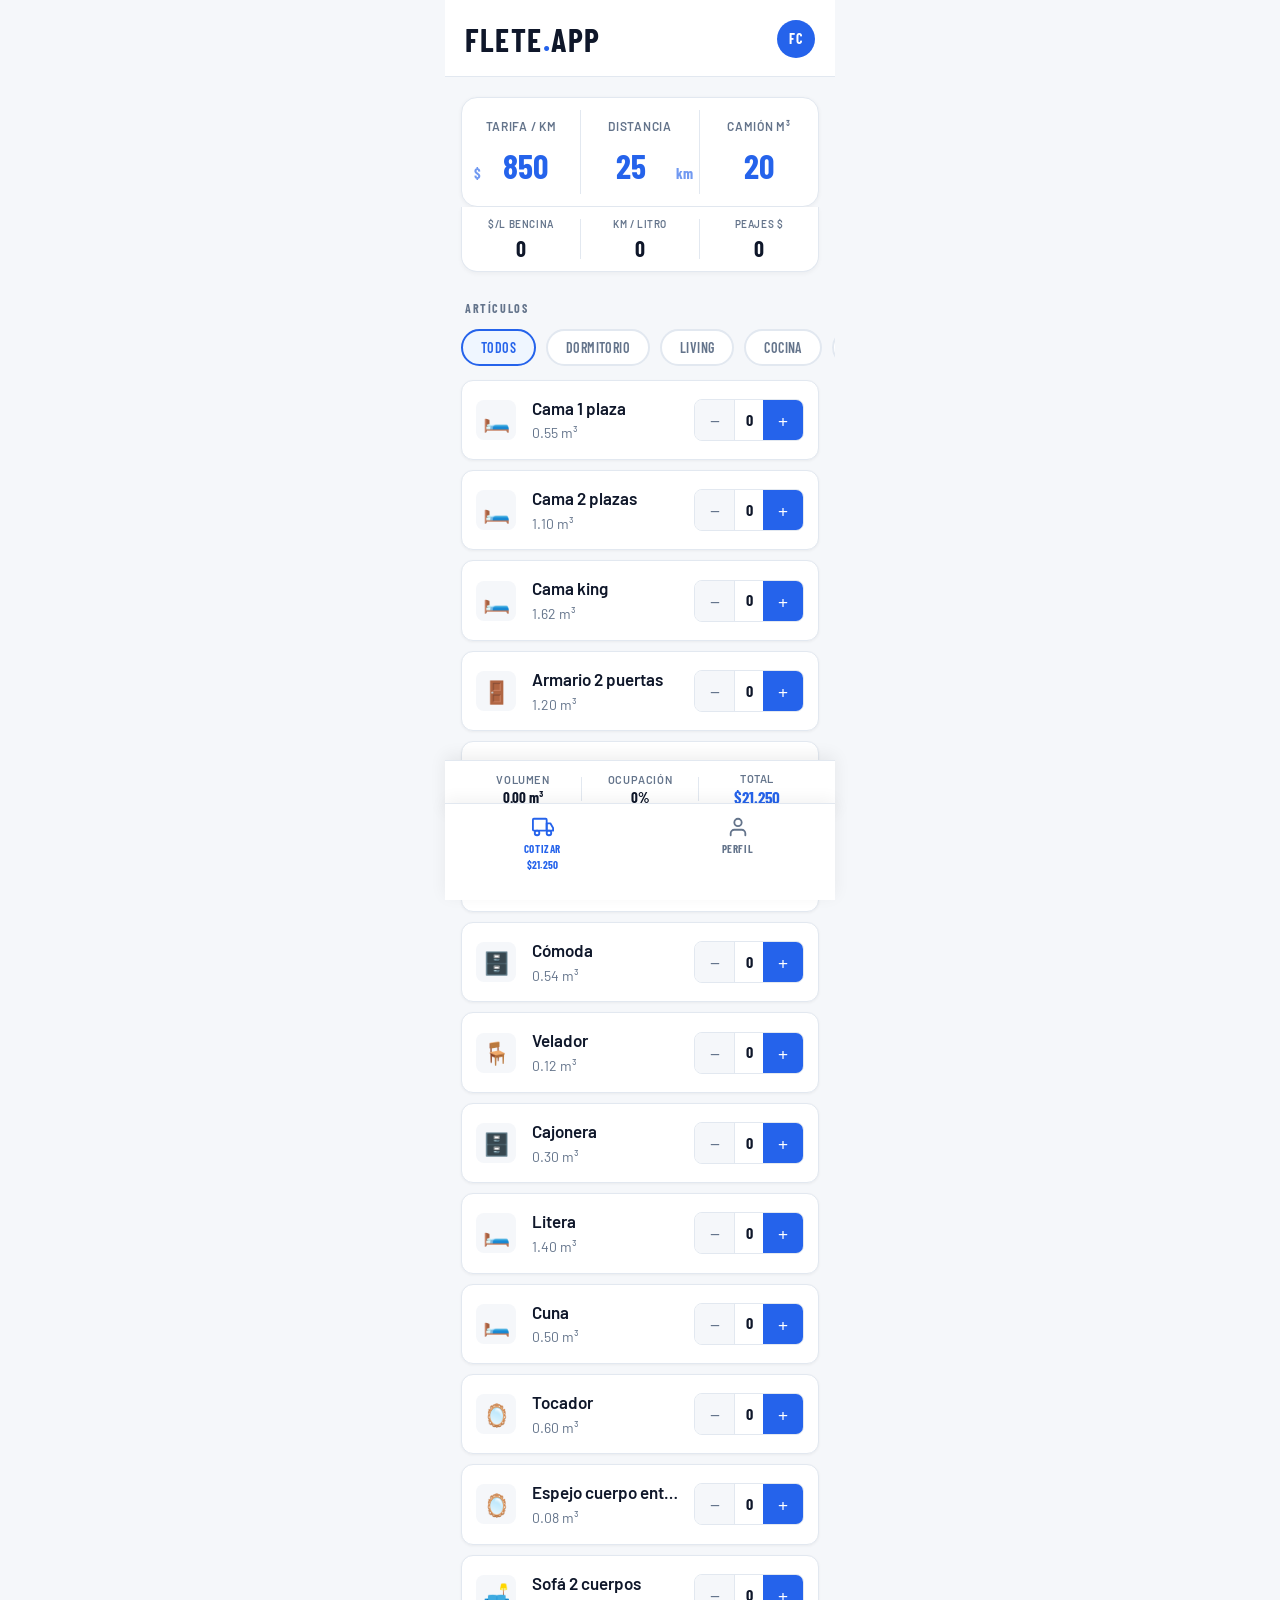
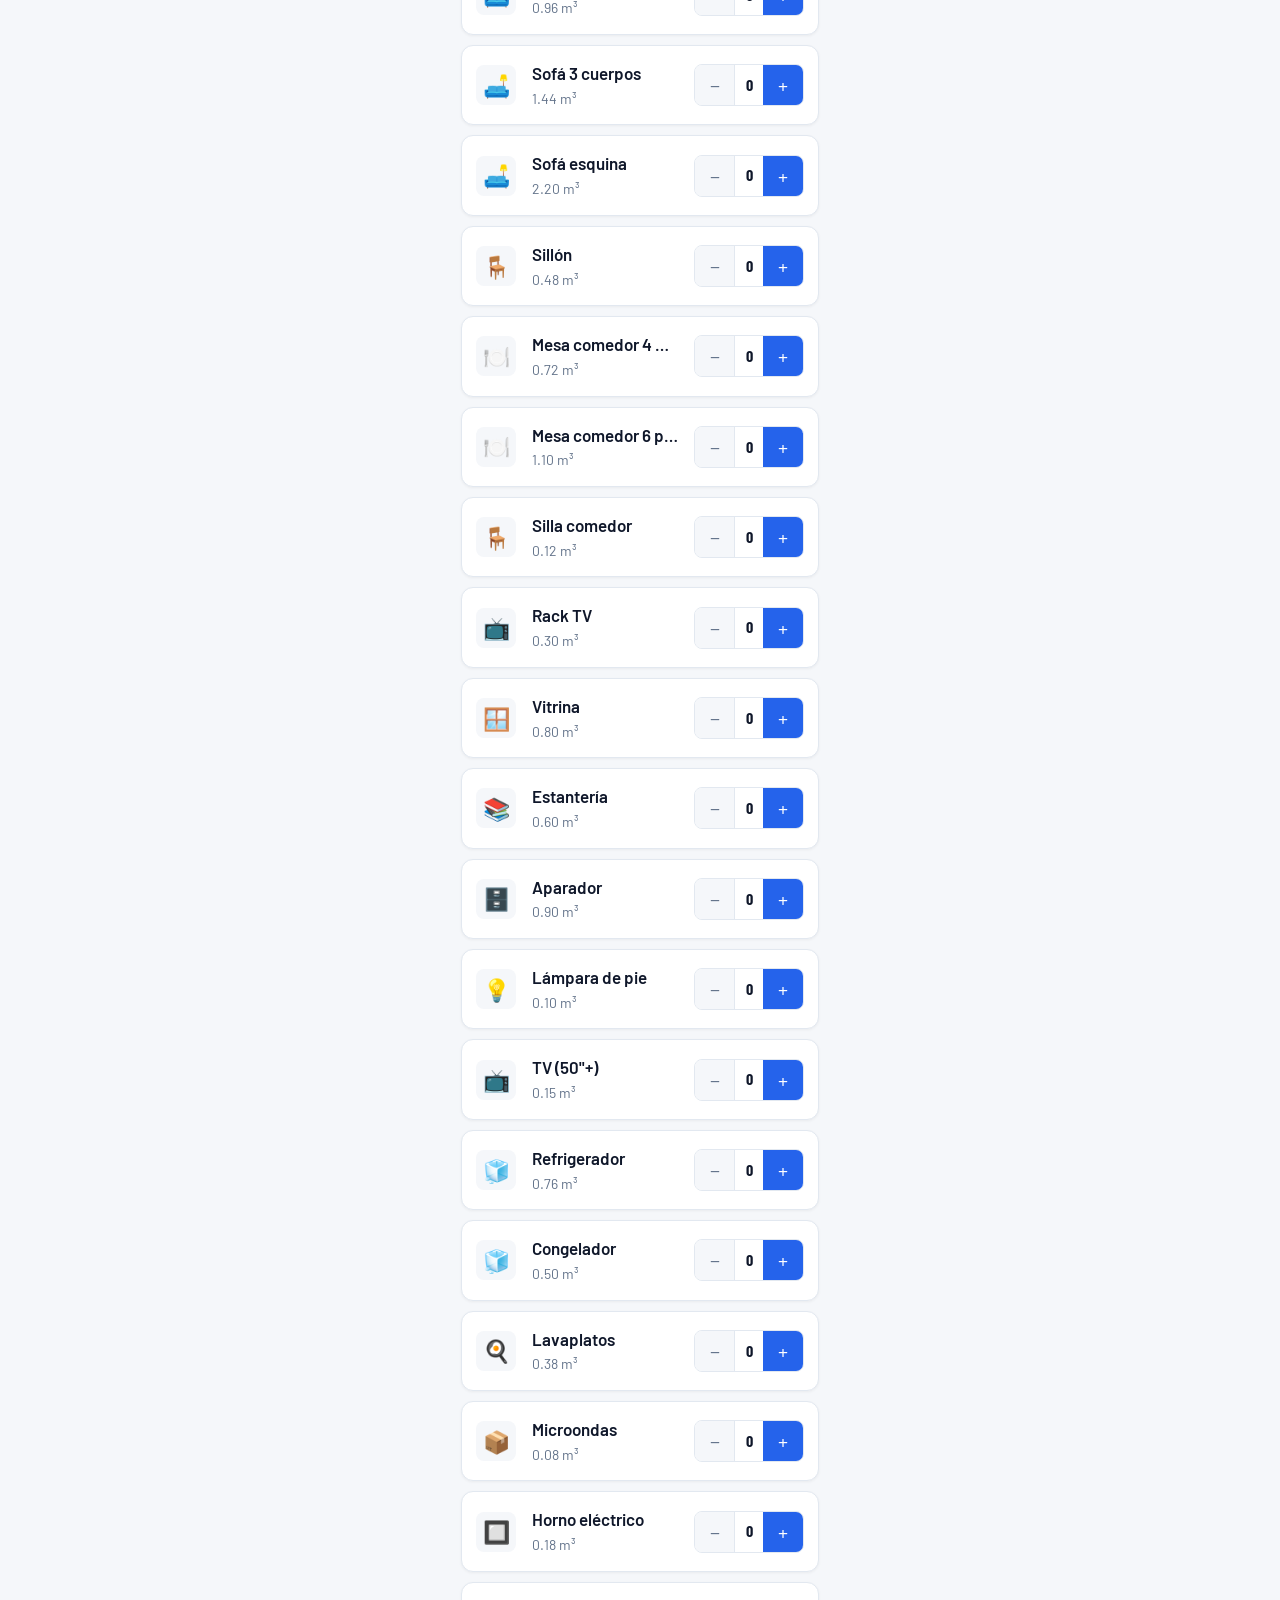
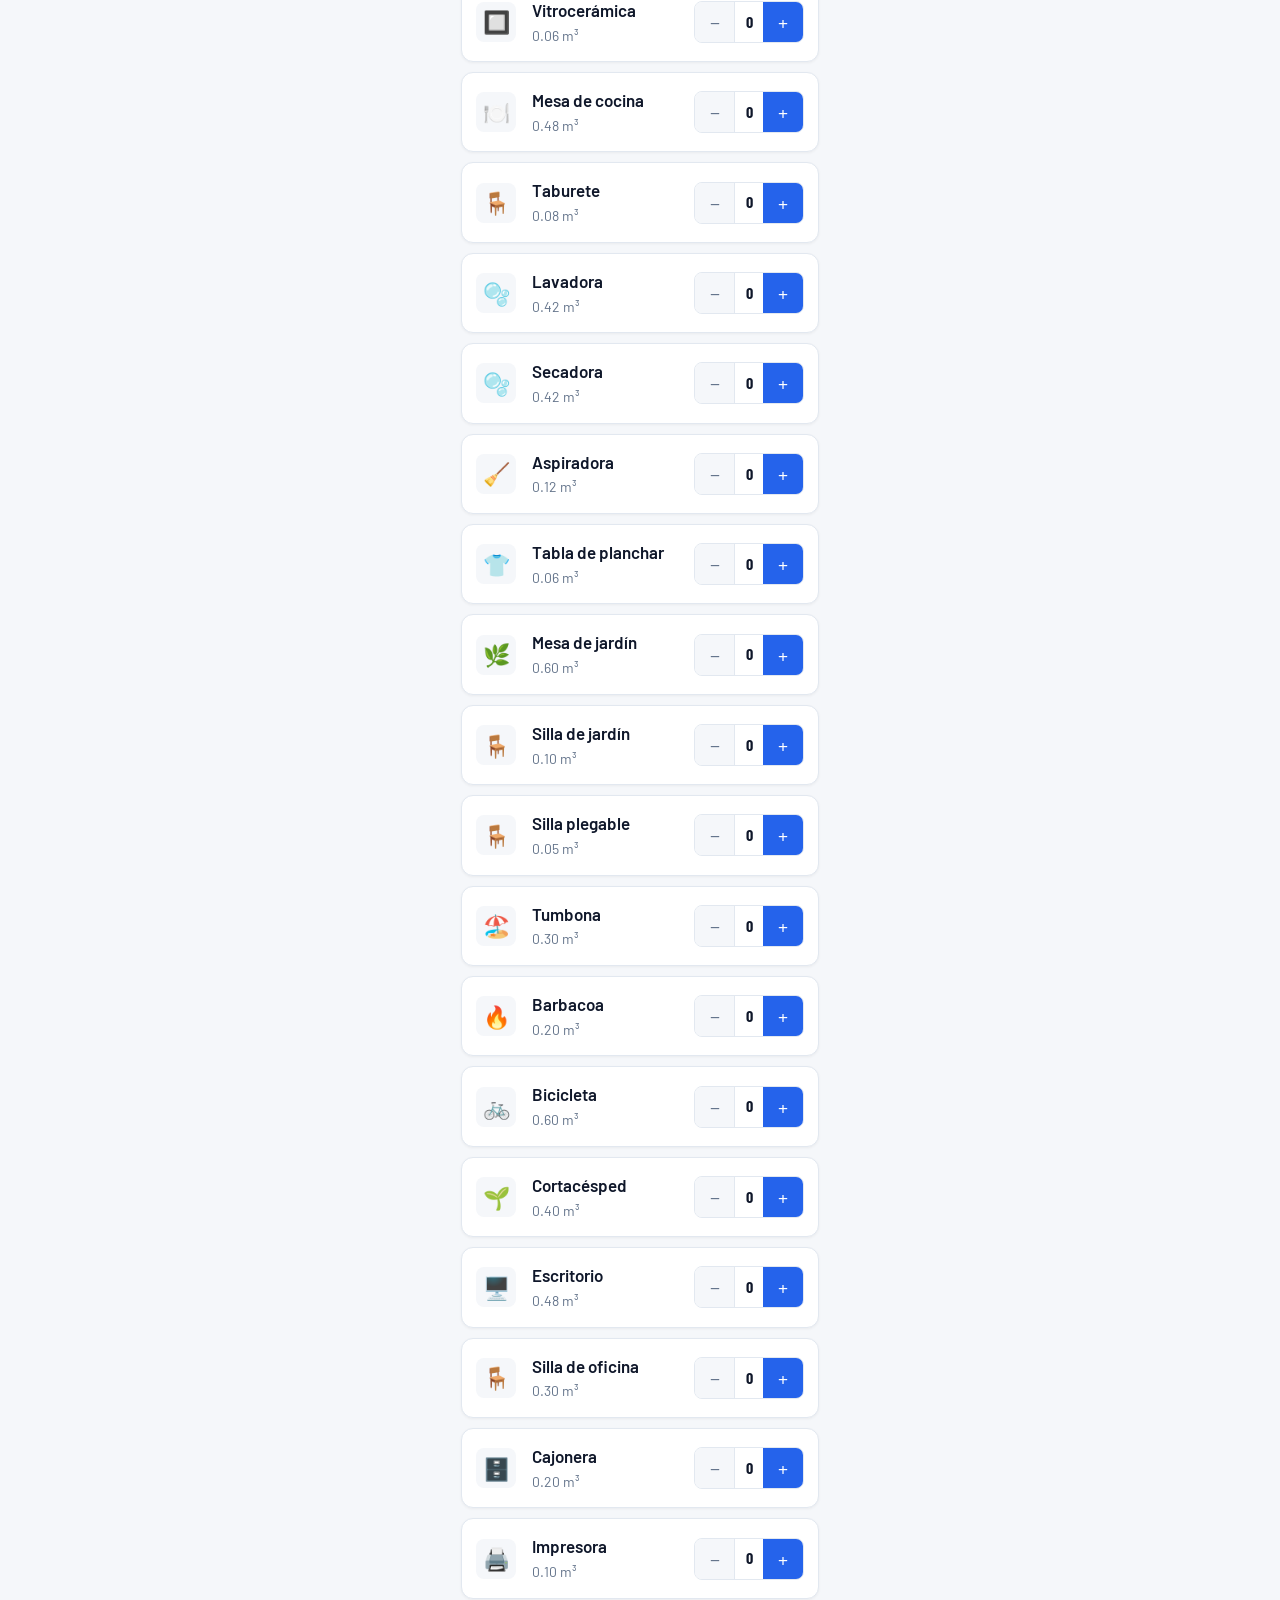
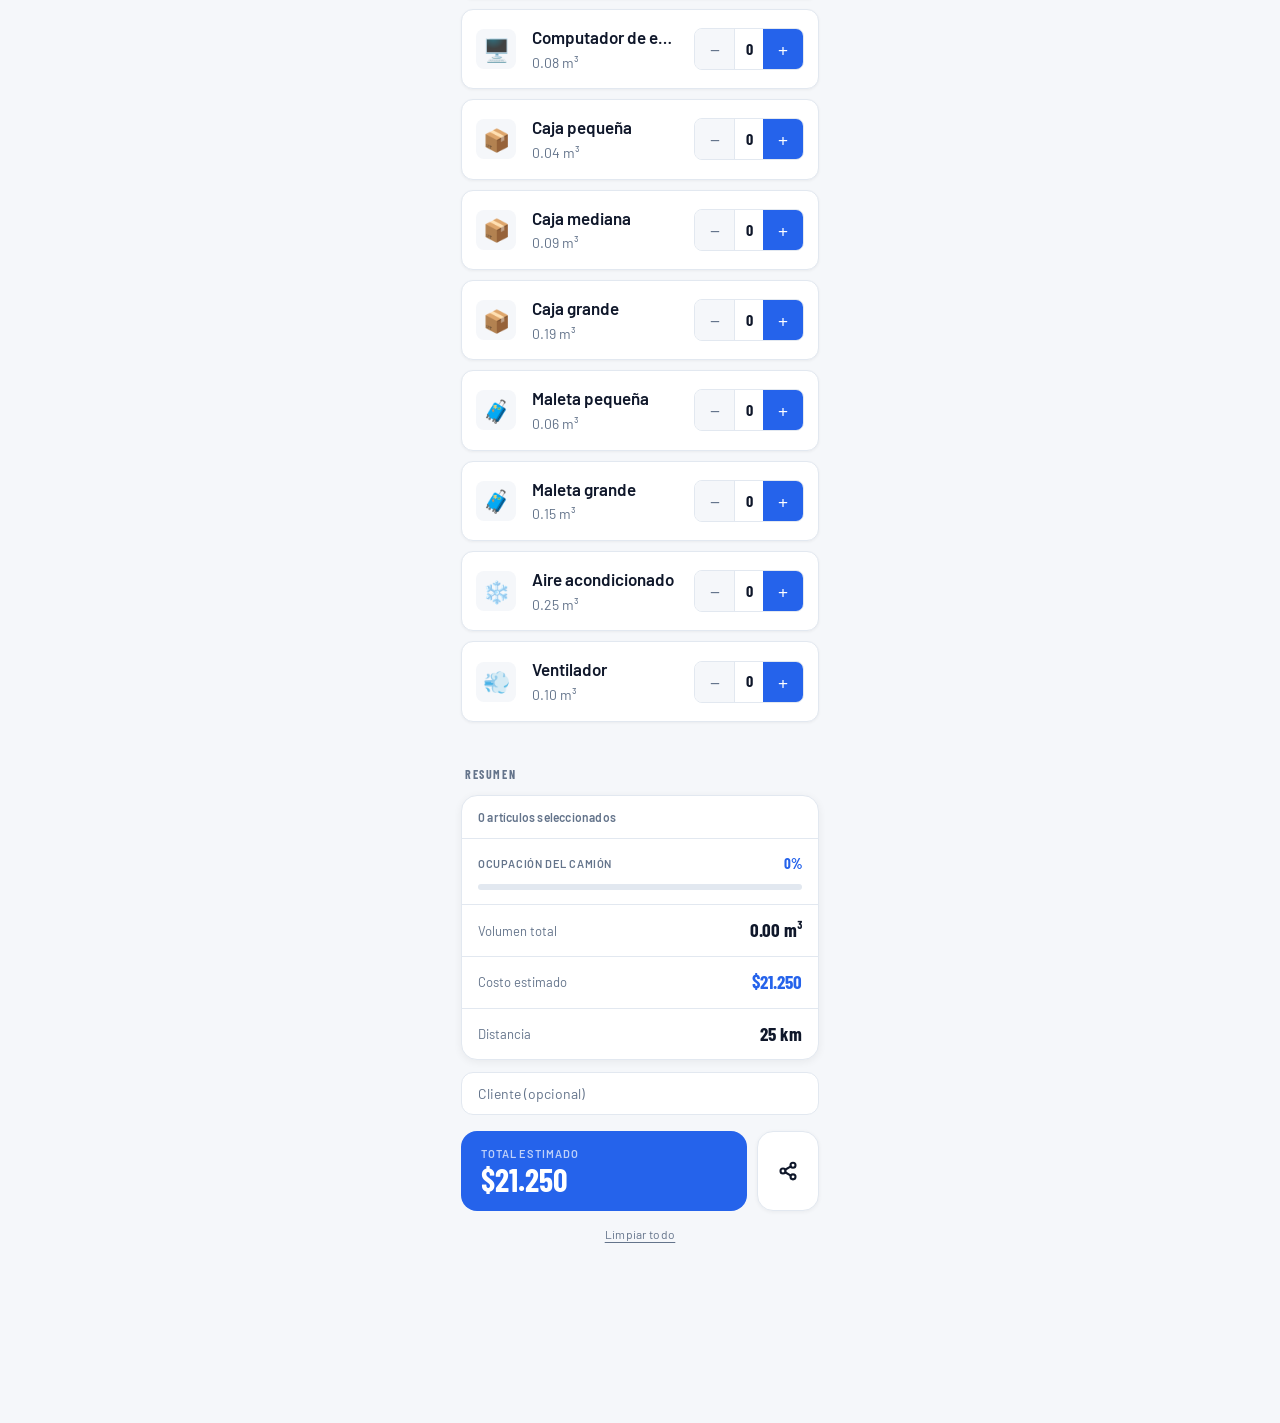
==== index.html @ c699faae "feat(ui): light tech blue redesign — white surfaces, blue accents, redesigned nav Co-Authored-By: Cl" ====
<!DOCTYPE html>
<html lang="es">
<head>
  <meta charset="UTF-8" />
  <meta name="viewport" content="width=device-width, initial-scale=1.0, maximum-scale=1.0, user-scalable=no" />
  <meta name="theme-color" content="#FFFFFF" />
  <meta name="mobile-web-app-capable" content="yes" />
  <meta name="apple-mobile-web-app-capable" content="yes" />
  <meta name="apple-mobile-web-app-status-bar-style" content="black-translucent" />
  <meta name="apple-mobile-web-app-title" content="FleteApp" />
  <link rel="manifest" href="manifest.json" />
  <link rel="apple-touch-icon" sizes="192x192" href="icons/icon-192.png" />
  <link rel="apple-touch-icon" sizes="512x512" href="icons/icon-512.png" />
  <link rel="icon" type="image/png" sizes="192x192" href="icons/icon-192.png" />
  <title>FleteApp</title>
  <link rel="preconnect" href="https://fonts.googleapis.com" />
  <link rel="preconnect" href="https://fonts.gstatic.com" crossorigin />
  <link href="https://fonts.googleapis.com/css2?family=Barlow+Condensed:wght@700&family=Barlow:wght@400;500;600&display=swap" rel="stylesheet" />
  <link rel="stylesheet" href="css/styles.css" />
</head>
<body>
  <div class="app">

    <!-- ── Header ─────────────────────────────── -->
    <header class="header">
      <span class="logo">FLETE<span class="logo-dot">.</span>APP</span>
      <div class="avatar" role="img" aria-label="Avatar del transportista">FC</div>
    </header>

    <!-- ── Contenido scrolleable ──────────────── -->
    <main class="main" id="view-cotizar">

      <!-- Config card -->
      <div class="config-card">
        <div class="config-field">
          <label for="cfg-tarifa">Tarifa / km</label>
          <div class="config-value-wrap">
            <span class="config-sym" aria-hidden="true">$</span>
            <input id="cfg-tarifa" type="number" value="850" inputmode="numeric" pattern="[0-9]*"
                   aria-label="Tarifa por kilómetro en pesos" />
          </div>
        </div>

        <div class="config-divider" aria-hidden="true"></div>

        <div class="config-field">
          <label for="cfg-distancia">Distancia</label>
          <div class="config-value-wrap">
            <input id="cfg-distancia" type="number" value="25" inputmode="numeric" pattern="[0-9]*"
                   aria-label="Distancia en kilómetros" />
            <span class="config-sym" aria-hidden="true">km</span>
          </div>
        </div>

        <div class="config-divider" aria-hidden="true"></div>

        <div class="config-field">
          <label for="cfg-capacidad">Camión m³</label>
          <div class="config-value-wrap">
            <input id="cfg-capacidad" type="number" value="20" inputmode="numeric" pattern="[0-9]*"
                   aria-label="Capacidad del camión en metros cúbicos" />
          </div>
        </div>
      </div>

      <!-- Config extra: costos adicionales -->
      <div class="config-extra">
        <div class="config-extra-field">
          <label for="input-bencina-litro">$/L bencina</label>
          <input id="input-bencina-litro" type="number" value="0" inputmode="numeric" pattern="[0-9]*"
                 aria-label="Precio por litro de bencina" />
        </div>
        <div class="config-divider" aria-hidden="true"></div>
        <div class="config-extra-field">
          <label for="input-bencina-rendimiento">km / litro</label>
          <input id="input-bencina-rendimiento" type="number" value="0" inputmode="numeric" pattern="[0-9]*"
                 aria-label="Rendimiento en kilómetros por litro" />
        </div>
        <div class="config-divider" aria-hidden="true"></div>
        <div class="config-extra-field">
          <label for="input-peajes">Peajes $</label>
          <input id="input-peajes" type="number" value="0" inputmode="numeric" pattern="[0-9]*"
                 aria-label="Costo total de peajes" />
        </div>
      </div>

      <!-- Label sección artículos -->
      <p class="section-label">Artículos</p>

      <!-- Tabs de categoría -->
      <div class="tabs" role="tablist">
        <button class="tab active" data-cat="todos"      role="tab" aria-selected="true">Todos</button>
        <button class="tab"        data-cat="dormitorio" role="tab" aria-selected="false">Dormitorio</button>
        <button class="tab"        data-cat="living"     role="tab" aria-selected="false">Living</button>
        <button class="tab"        data-cat="cocina"     role="tab" aria-selected="false">Cocina</button>
        <button class="tab"        data-cat="lavadero"   role="tab" aria-selected="false">Lavadero</button>
        <button class="tab"        data-cat="despacho"   role="tab" aria-selected="false">Despacho</button>
        <button class="tab"        data-cat="terraza"    role="tab" aria-selected="false">Terraza</button>
        <button class="tab"        data-cat="cajas"      role="tab" aria-selected="false">Cajas</button>
      </div>

      <!-- Lista de artículos (renderizada por app.js) -->
      <div class="articles" id="articles-list" role="list"></div>

      <!-- Label sección resumen -->
      <p class="section-label top-gap">Resumen</p>

      <!-- Tarjeta de resumen -->
      <div class="summary-card">

        <div class="summary-count" id="summary-items">0 artículos seleccionados</div>

        <div class="summary-occupancy">
          <div class="occupancy-header">
            <span class="occupancy-label">Ocupación del camión</span>
            <span class="occupancy-pct" id="occupancy-pct">0%</span>
          </div>
          <div class="occupancy-bar" role="progressbar" aria-valuenow="0" aria-valuemin="0" aria-valuemax="100">
            <div class="occupancy-fill" id="occupancy-fill"></div>
          </div>
        </div>

        <div class="summary-rows">
          <div class="summary-row">
            <span class="summary-row-label">Volumen total</span>
            <span class="summary-row-value" id="stat-volume">0.00 m³</span>
          </div>
          <div class="summary-row">
            <span class="summary-row-label">Costo estimado</span>
            <span class="summary-row-value accent" id="stat-costo">$0</span>
          </div>
          <div class="summary-row last">
            <span class="summary-row-label">Distancia</span>
            <span class="summary-row-value" id="stat-distancia">25 km</span>
          </div>
        </div>

      </div>

      <!-- Alerta exceso capacidad -->
      <div id="alerta-exceso" class="hidden" role="alert">
        <span aria-hidden="true">⚠</span> Excede la capacidad — puedes continuar agregando
      </div>

      <!-- Cliente (opcional) -->
      <div class="cliente-row">
        <input id="input-cliente" type="text" placeholder="Cliente (opcional)"
               autocomplete="off" spellcheck="false"
               aria-label="Nombre del cliente para la cotización" />
      </div>

      <!-- Acciones -->
      <div class="action-row">
        <button class="btn-total" id="btn-compartir" aria-label="Compartir cotización">
          <span class="btn-total-label">Total estimado</span>
          <span class="btn-total-price" id="btn-total-price">$0</span>
        </button>
        <button class="btn-share" aria-label="Compartir cotización">
          <svg width="20" height="20" viewBox="0 0 24 24" fill="none"
               stroke="currentColor" stroke-width="2.5"
               stroke-linecap="round" stroke-linejoin="round" aria-hidden="true">
            <circle cx="18" cy="5"  r="3"/>
            <circle cx="6"  cy="12" r="3"/>
            <circle cx="18" cy="19" r="3"/>
            <line x1="8.59"  y1="13.51" x2="15.42" y2="17.49"/>
            <line x1="15.41" y1="6.51"  x2="8.59"  y2="10.49"/>
          </svg>
        </button>
      </div>
      <div class="action-secondary">
        <button id="btn-limpiar">Limpiar todo</button>
      </div>

      <div class="scroll-spacer"></div>
    </main>

    <!-- ── Vista: Perfil ────────────────────── -->
    <div id="view-perfil" class="main hidden" aria-label="Perfil">

      <p class="section-label" style="margin-top:4px;">Tus datos</p>
      <div class="config-card">
        <div class="config-field">
          <label for="prof-nombre">Nombre</label>
          <input id="prof-nombre" type="text" placeholder="Tu nombre"
                 autocomplete="given-name" aria-label="Tu nombre" spellcheck="false" />
        </div>
      </div>

      <p class="section-label top-gap">Tu camión</p>
      <div class="config-card">
        <div class="config-field">
          <label for="prof-tarifa">Tarifa / km</label>
          <div class="config-value-wrap">
            <span class="config-sym" aria-hidden="true">$</span>
            <input id="prof-tarifa" type="number" value="850"
                   inputmode="numeric" pattern="[0-9]*"
                   aria-label="Tarifa base por kilómetro" />
          </div>
        </div>
        <div class="config-divider" aria-hidden="true"></div>
        <div class="config-field">
          <label for="prof-capacidad">Capacidad</label>
          <div class="config-value-wrap">
            <input id="prof-capacidad" type="number" value="20"
                   inputmode="numeric" pattern="[0-9]*"
                   aria-label="Capacidad del camión en metros cúbicos" />
            <span class="config-sym" aria-hidden="true">m³</span>
          </div>
        </div>
      </div>

      <p class="section-label top-gap">Combustible</p>
      <div class="config-extra standalone">
        <div class="config-extra-field">
          <label for="prof-bencina">$/L bencina</label>
          <input id="prof-bencina" type="number" value="0"
                 inputmode="numeric" pattern="[0-9]*"
                 aria-label="Precio por litro de bencina" />
        </div>
        <div class="config-divider" aria-hidden="true"></div>
        <div class="config-extra-field">
          <label for="prof-rendimiento">km / litro</label>
          <input id="prof-rendimiento" type="number" value="0"
                 inputmode="numeric" pattern="[0-9]*"
                 aria-label="Rendimiento en kilómetros por litro" />
        </div>
      </div>

      <p class="section-label top-gap">Historial</p>
      <div class="historial-list" id="historial-list" aria-label="Historial de cotizaciones">
        <!-- Renderizado por JS -->
      </div>

      <div class="scroll-spacer"></div>
    </div>

    <!-- ── Barra de resumen fija ─────────────── -->
    <div class="summary-bar" aria-label="Resumen de cotización" aria-live="polite">
      <div class="sbar-item">
        <span class="sbar-label">Volumen</span>
        <span class="sbar-value" id="sbar-volume">0.00 m³</span>
      </div>
      <div class="sbar-divider" aria-hidden="true"></div>
      <div class="sbar-item">
        <span class="sbar-label">Ocupación</span>
        <span class="sbar-value" id="sbar-pct">0%</span>
      </div>
      <div class="sbar-divider" aria-hidden="true"></div>
      <div class="sbar-item">
        <span class="sbar-label">Total</span>
        <span class="sbar-value accent" id="sbar-total">$0</span>
      </div>
    </div>

    <!-- ── Nav inferior (2 tabs) ──────────────── -->
    <nav class="bottom-nav" aria-label="Navegación principal">

      <button class="nav-item active" id="nav-cotizar" aria-label="Cotizar" aria-current="page">
        <div class="nav-icon-wrap">
          <svg width="22" height="22" viewBox="0 0 24 24" fill="none"
               stroke="currentColor" stroke-width="2"
               stroke-linecap="round" stroke-linejoin="round" aria-hidden="true">
            <rect x="1" y="3" width="15" height="13" rx="1"/>
            <path d="M16 8h4l3 5v3h-7V8z"/>
            <circle cx="5.5"  cy="18.5" r="2.5"/>
            <circle cx="18.5" cy="18.5" r="2.5"/>
          </svg>
          <span class="nav-dot" aria-hidden="true"></span>
        </div>
        <span class="nav-label">Cotizar</span>
        <span class="nav-total" id="nav-total"></span>
      </button>

      <button class="nav-item" id="nav-perfil" aria-label="Mi perfil">
        <div class="nav-icon-wrap">
          <svg width="22" height="22" viewBox="0 0 24 24" fill="none"
               stroke="currentColor" stroke-width="2"
               stroke-linecap="round" stroke-linejoin="round" aria-hidden="true">
            <path d="M20 21v-2a4 4 0 0 0-4-4H8a4 4 0 0 0-4 4v2"/>
            <circle cx="12" cy="7" r="4"/>
          </svg>
          <span class="nav-dot" aria-hidden="true"></span>
        </div>
        <span class="nav-label">Perfil</span>
      </button>

    </nav>

  </div>

  <script src="js/catalog.js"></script>
  <script src="js/app.js"></script>
  <script>
    if ('serviceWorker' in navigator) {
      navigator.serviceWorker.register('/fletes-app/sw.js');
    }
  </script>
</body>
</html>
---- css/styles.css ----
/* FleteApp Styles */

/* ─── Variables ──────────────────────────────────────────────────────────────── */
:root {
  --bg:           #F5F7FA;
  --surface:      #FFFFFF;
  --card:         #FFFFFF;
  --border:       #E2E8F0;
  --accent:       #2563EB;
  --accent-light: #EFF6FF;
  --text:         #0F172A;
  --muted:        #64748B;

  --r-sm: 8px;
  --r-md: 12px;
  --r-lg: 16px;
}

/* ─── Reset ──────────────────────────────────────────────────────────────────── */
*, *::before, *::after { box-sizing: border-box; margin: 0; padding: 0; }
* { touch-action: manipulation; }

html {
  font-size: 16px;
  -webkit-text-size-adjust: 100%;
}

body {
  background: #F5F7FA;
  color: var(--text);
  font-family: 'Barlow', sans-serif;
  font-weight: 400;
  line-height: 1.4;
  min-height: 100dvh;
  display: flex;
  justify-content: center;
  overscroll-behavior: none;
}

button {
  cursor: pointer;
  border: none;
  background: none;
  font-family: inherit;
  color: inherit;
  -webkit-tap-highlight-color: transparent;
  user-select: none;
}

input {
  font-family: inherit;
  border: none;
  outline: none;
  background: none;
  color: inherit;
}

input[type=number]::-webkit-outer-spin-button,
input[type=number]::-webkit-inner-spin-button { -webkit-appearance: none; }
input[type=number] { -moz-appearance: textfield; }

/* ─── App shell ──────────────────────────────────────────────────────────────── */
.app {
  width: 100%;
  max-width: 390px;
  min-height: 100dvh;
  background: var(--bg);
  display: flex;
  flex-direction: column;
  overflow-x: hidden;
}

/* ─── Header ─────────────────────────────────────────────────────────────────── */
.header {
  display: flex;
  align-items: center;
  justify-content: space-between;
  padding: 20px 20px 18px;
  background: var(--surface);
  border-bottom: 1px solid var(--border);
  position: sticky;
  top: 0;
  z-index: 10;
}

.logo {
  font-family: 'Barlow Condensed', sans-serif;
  font-weight: 700;
  font-size: 32px;
  letter-spacing: 1.5px;
  color: var(--text);
  line-height: 1;
}

.logo-dot { color: var(--accent); }

.avatar {
  width: 38px;
  height: 38px;
  border-radius: 50%;
  background: var(--accent);
  display: flex;
  align-items: center;
  justify-content: center;
  font-family: 'Barlow Condensed', sans-serif;
  font-weight: 700;
  font-size: 14px;
  color: #fff;
  letter-spacing: 0.5px;
  flex-shrink: 0;
}

/* ─── Main scroll ────────────────────────────────────────────────────────────── */
.main {
  flex: 1;
  overflow-y: auto;
  -webkit-overflow-scrolling: touch;
  padding-top: 20px;
  padding-bottom: 160px;
  scrollbar-width: none;
}
.main::-webkit-scrollbar { display: none; }

/* ─── Config card ────────────────────────────────────────────────────────────── */
.config-card {
  margin: 0 16px;
  background: var(--surface);
  border-radius: var(--r-lg);
  border: 1px solid var(--border);
  box-shadow: 0 1px 4px rgba(0, 0, 0, 0.05);
  display: flex;
  align-items: stretch;
  min-height: 90px;
}

.config-field {
  flex: 1;
  display: flex;
  flex-direction: column;
  align-items: center;
  justify-content: center;
  padding: 20px 16px;
  gap: 6px;
  min-width: 0;
}

.config-field label {
  font-size: 12px;
  font-weight: 600;
  letter-spacing: 0.06em;
  text-transform: uppercase;
  color: var(--muted);
  text-align: center;
  white-space: nowrap;
}

.config-value-wrap {
  display: flex;
  align-items: baseline;
  gap: 2px;
  padding-top: 4px;
}

.config-sym {
  font-family: 'Barlow Condensed', sans-serif;
  font-weight: 700;
  font-size: 15px;
  color: var(--accent);
  opacity: 0.65;
  flex-shrink: 0;
}

.config-field input {
  font-family: 'Barlow Condensed', sans-serif;
  font-size: 34px;
  font-weight: 700;
  color: var(--accent);
  text-align: center;
  width: 86px;
  min-width: 0;
}

.config-divider {
  width: 1px;
  background: var(--border);
  margin: 12px 0;
  flex-shrink: 0;
}

/* ─── Section labels ─────────────────────────────────────────────────────────── */
.section-label {
  font-family: 'Barlow Condensed', sans-serif;
  font-size: 12px;
  font-weight: 700;
  letter-spacing: 1.6px;
  text-transform: uppercase;
  color: var(--muted);
  padding: 0 20px;
  margin-top: 28px;
  margin-bottom: 12px;
}

.section-label.top-gap { margin-top: 38px; }

/* ─── Tabs ───────────────────────────────────────────────────────────────────── */
.tabs {
  display: flex;
  gap: 10px;
  padding: 0 16px 14px;
  overflow-x: auto;
  scrollbar-width: none;
}
.tabs::-webkit-scrollbar { display: none; }

.tab {
  flex-shrink: 0;
  font-family: 'Barlow Condensed', sans-serif;
  font-size: 14px;
  font-weight: 600;
  letter-spacing: 0.4px;
  text-transform: uppercase;
  color: var(--muted);
  padding: 8px 18px;
  border-radius: 20px;
  background: var(--surface);
  border: 2px solid var(--border);
  transition: background 0.15s, color 0.15s, border-color 0.15s;
}

.tab.active {
  background: var(--accent-light);
  color: var(--accent);
  border-color: var(--accent);
}

/* ─── Articles list ──────────────────────────────────────────────────────────── */
.articles {
  display: flex;
  flex-direction: column;
  gap: 10px;
  padding: 0 16px 6px;
}

/* Cada artículo es una tarjeta */
.article-card {
  background: var(--surface);
  border-radius: var(--r-md);
  border: 1px solid var(--border);
  box-shadow: 0 1px 3px rgba(0, 0, 0, 0.05);
  display: flex;
  align-items: center;
  gap: 16px;
  padding: 16px 14px;
  transition: border-color 0.18s, background 0.18s;
}

.article-card.selected {
  border-color: var(--accent);
  background: var(--accent-light);
}

.article-icon {
  font-size: 22px;
  width: 40px;
  height: 40px;
  display: flex;
  align-items: center;
  justify-content: center;
  background: var(--bg);
  border-radius: var(--r-sm);
  flex-shrink: 0;
}

.article-info {
  flex: 1;
  min-width: 0;
  display: flex;
  flex-direction: column;
  gap: 3px;
}

.article-name {
  font-size: 17px;
  font-weight: 600;
  color: var(--text);
  white-space: nowrap;
  overflow: hidden;
  text-overflow: ellipsis;
}

.article-volume {
  font-size: 14px;
  color: var(--muted);
}

/* Controles +/− */
.article-controls {
  display: flex;
  align-items: center;
  flex-shrink: 0;
  border-radius: var(--r-sm);
  border: 1px solid var(--border);
  overflow: hidden;
}

.btn-qty {
  width: 40px;
  height: 40px;
  font-size: 20px;
  line-height: 1;
  display: flex;
  align-items: center;
  justify-content: center;
  transition: opacity 0.1s, background 0.1s, transform 0.1s;
}

.btn-qty.minus {
  background: var(--bg);
  color: var(--muted);
  border-right: 1px solid var(--border);
}

.btn-qty.minus:active {
  background: var(--border);
  transform: scale(0.92);
}

.btn-qty.plus {
  background: var(--accent);
  color: #fff;
}

.btn-qty.plus:active {
  opacity: 0.78;
  transform: scale(0.88);
}

.qty {
  min-width: 28px;
  padding: 0 2px;
  text-align: center;
  font-family: 'Barlow Condensed', sans-serif;
  font-size: 16px;
  font-weight: 700;
  color: var(--text);
  background: var(--surface);
}

.qty.has-value { color: var(--accent); }

/* ─── Summary card ───────────────────────────────────────────────────────────── */
.summary-card {
  margin: 0 16px;
  background: var(--surface);
  border-radius: var(--r-lg);
  border: 1px solid var(--border);
  box-shadow: 0 2px 8px rgba(0, 0, 0, 0.06);
  overflow: hidden;
}

.summary-count {
  padding: 13px 16px;
  font-size: 12px;
  font-weight: 600;
  color: var(--muted);
  letter-spacing: 0.2px;
  border-bottom: 1px solid var(--border);
}

.summary-occupancy {
  padding: 14px 16px;
  border-bottom: 1px solid var(--border);
}

.occupancy-header {
  display: flex;
  justify-content: space-between;
  align-items: center;
  margin-bottom: 10px;
}

.occupancy-label {
  font-size: 11px;
  font-weight: 600;
  letter-spacing: 0.6px;
  text-transform: uppercase;
  color: var(--muted);
}

.occupancy-pct {
  font-family: 'Barlow Condensed', sans-serif;
  font-size: 15px;
  font-weight: 700;
  color: var(--accent);
}

.occupancy-bar {
  height: 6px;
  background: var(--border);
  border-radius: 3px;
  overflow: hidden;
}

.occupancy-fill {
  height: 100%;
  background: var(--accent);
  border-radius: 3px;
  width: 0%;
  transition: width 0.35s ease, background-color 0.3s ease;
}

.occupancy-fill.warning { background: #e8a000; }
.occupancy-fill.over    { background: #e04040; }

.summary-rows { display: flex; flex-direction: column; }

.summary-row {
  display: flex;
  justify-content: space-between;
  align-items: center;
  padding: 12px 16px;
  border-bottom: 1px solid var(--border);
}

.summary-row.last { border-bottom: none; }

.summary-row-label {
  font-size: 13px;
  color: var(--muted);
}

.summary-row-value {
  font-family: 'Barlow Condensed', sans-serif;
  font-size: 19px;
  font-weight: 700;
  color: var(--text);
}

.summary-row-value.accent { color: var(--accent); }

/* ─── Action row ─────────────────────────────────────────────────────────────── */
.action-row {
  display: flex;
  align-items: stretch;
  gap: 10px;
  padding: 16px 16px 0;
}

.btn-total {
  flex: 1;
  background: var(--accent);
  border-radius: var(--r-lg);
  padding: 16px 20px;
  display: flex;
  flex-direction: column;
  align-items: flex-start;
  gap: 3px;
  transition: opacity 0.15s;
}

.btn-total:active { opacity: 0.84; }

.btn-total-label {
  font-size: 11px;
  font-weight: 600;
  letter-spacing: 0.9px;
  text-transform: uppercase;
  color: rgba(255, 255, 255, 0.7);
}

.btn-total-price {
  font-family: 'Barlow Condensed', sans-serif;
  font-size: 32px;
  font-weight: 700;
  color: #fff;
  line-height: 1;
}

.btn-share {
  width: 62px;
  background: var(--surface);
  border-radius: var(--r-lg);
  border: 1px solid var(--border);
  box-shadow: 0 1px 4px rgba(0, 0, 0, 0.05);
  display: flex;
  align-items: center;
  justify-content: center;
  color: var(--text);
  flex-shrink: 0;
  transition: background 0.15s;
}

.btn-share:active { background: var(--bg); }

/* ─── Action secondary ───────────────────────────────────────────────────────── */
.action-secondary {
  display: flex;
  justify-content: center;
  padding: 10px 16px 0;
}

#btn-limpiar {
  background: transparent;
  border: none;
  color: var(--muted);
  font-size: 12px;
  font-family: 'Barlow', sans-serif;
  padding: 6px 12px;
  cursor: pointer;
  letter-spacing: 0.3px;
  text-decoration: underline;
  text-underline-offset: 3px;
}
#btn-limpiar:active { opacity: 0.5; }

.scroll-spacer { height: 16px; }

/* ─── Summary bar fija ───────────────────────────────────────────────────────── */
.summary-bar {
  position: fixed;
  bottom: 84px;
  left: 50%;
  transform: translateX(-50%);
  width: 100%;
  max-width: 390px;
  height: 56px;
  background: var(--surface);
  border-top: 1px solid var(--border);
  box-shadow: 0 -4px 16px rgba(0, 0, 0, 0.07);
  display: flex;
  align-items: center;
  padding: 0 20px;
  z-index: 15;
}

.sbar-item {
  flex: 1;
  display: flex;
  flex-direction: column;
  align-items: center;
  justify-content: center;
  gap: 3px;
}

.sbar-label {
  font-size: 11px;
  font-weight: 600;
  text-transform: uppercase;
  letter-spacing: 0.6px;
  color: var(--muted);
}

.sbar-value {
  font-family: 'Barlow Condensed', sans-serif;
  font-size: 15px;
  font-weight: 700;
  color: var(--text);
  line-height: 1;
}

.sbar-value.accent {
  color: var(--accent);
  font-size: 17px;
}

.sbar-divider {
  width: 1px;
  height: 24px;
  background: var(--border);
  flex-shrink: 0;
}

/* ─── Bottom nav ─────────────────────────────────────────────────────────────── */
.bottom-nav {
  position: fixed;
  bottom: 0;
  left: 50%;
  transform: translateX(-50%);
  width: 100%;
  max-width: 390px;
  background: var(--surface);
  border-top: none;
  box-shadow: 0 -1px 0 var(--border), 0 -4px 16px rgba(0, 0, 0, 0.06);
  display: flex;
  padding: 12px 0 28px;
  z-index: 20;
}

.nav-item {
  flex: 1;
  display: flex;
  flex-direction: column;
  align-items: center;
  gap: 4px;
  color: var(--muted);
  transition: color 0.15s;
  padding: 0;
}

.nav-item.active { color: var(--accent); }
.nav-item:active { opacity: 0.7; }

.nav-icon-wrap {
  position: relative;
  display: flex;
  align-items: center;
  justify-content: center;
}

.nav-dot { display: none; }

.nav-label {
  font-family: 'Barlow Condensed', sans-serif;
  font-size: 11px;
  font-weight: 700;
  letter-spacing: 0.6px;
  text-transform: uppercase;
}

.nav-total {
  font-family: 'Barlow Condensed', sans-serif;
  font-size: 11px;
  font-weight: 700;
  color: var(--accent);
  letter-spacing: 0.2px;
  min-height: 13px;
  line-height: 1;
}

.config-extra {
  margin: 0 16px 22px;
  background: var(--surface);
  border-radius: 0 0 var(--r-lg) var(--r-lg);
  border: 1px solid var(--border);
  border-top: none;
  box-shadow: 0 2px 4px rgba(0, 0, 0, 0.04);
  display: flex;
  align-items: stretch;
}

.config-extra-field {
  flex: 1;
  display: flex;
  flex-direction: column;
  align-items: center;
  justify-content: center;
  padding: 10px 8px;
  gap: 4px;
  min-width: 0;
}

.config-extra-field label {
  font-size: 10px;
  font-weight: 600;
  letter-spacing: 0.06em;
  text-transform: uppercase;
  color: var(--muted);
  text-align: center;
  white-space: nowrap;
}

.config-extra-field input {
  font-family: 'Barlow Condensed', sans-serif;
  font-size: 22px;
  font-weight: 700;
  color: var(--text);
  text-align: center;
  width: 70px;
  min-width: 0;
  background: none;
  border: none;
  outline: none;
}
#alerta-exceso {
  margin: 12px 16px 0;
  background: rgba(220, 38, 38, 0.06);
  border: 1px solid rgba(220, 38, 38, 0.25);
  border-radius: var(--r-md);
  color: #DC2626;
  font-size: 13px;
  font-family: 'Barlow', sans-serif;
  padding: 10px 14px;
  display: flex;
  align-items: center;
  gap: 8px;
}
#alerta-exceso span {
  font-size: 16px;
}
#alerta-exceso.hidden {
  display: none;
}
.ocupacion-excedida {
  color: #ef4444 !important;
}

/* ─── Summary bar estados ────────────────────────────────────────────────────── */
.summary-bar.warning { border-top-color: #D97706; }
.summary-bar.over    { border-top-color: #DC2626; }

.summary-bar.warning #sbar-pct { color: #D97706; }
.summary-bar.over    #sbar-pct { color: #DC2626; }

/* ─── Vistas ─────────────────────────────────────────────────────────────────── */
.hidden { display: none; }

/* ─── Perfil ─────────────────────────────────────────────────────────────────── */
.config-extra.standalone {
  border-top: 1px solid var(--border);
  border-radius: var(--r-lg);
}

#prof-nombre {
  font-size: 20px;
  font-weight: 600;
  color: var(--text);
  width: 200px;
  text-align: center;
}

#prof-nombre::placeholder {
  color: var(--muted);
  font-weight: 400;
  font-size: 16px;
}

/* ─── Cliente input ──────────────────────────────────────────────────────────── */
.cliente-row {
  padding: 12px 16px 0;
}

#input-cliente {
  width: 100%;
  background: var(--surface);
  border: 1px solid var(--border);
  border-radius: var(--r-md);
  padding: 12px 16px;
  font-size: 14px;
  font-weight: 500;
  color: var(--text);
  font-family: 'Barlow', sans-serif;
  transition: border-color 0.2s;
}

#input-cliente::placeholder { color: var(--muted); font-weight: 400; }
#input-cliente:focus { border-color: var(--accent); }

/* ─── Historial ──────────────────────────────────────────────────────────────── */
.historial-list {
  display: flex;
  flex-direction: column;
  gap: 10px;
  padding: 0 16px;
}

.history-empty {
  font-size: 13px;
  color: var(--muted);
  text-align: center;
  padding: 24px 20px;
  line-height: 1.6;
}

.history-card {
  background: var(--surface);
  border-radius: var(--r-md);
  border: 1px solid var(--border);
  box-shadow: 0 1px 3px rgba(0, 0, 0, 0.05);
  padding: 14px 16px;
  display: flex;
  flex-direction: column;
  gap: 8px;
}

.hcard-header {
  display: flex;
  justify-content: space-between;
  align-items: center;
}

.hcard-cliente {
  font-size: 15px;
  font-weight: 600;
  color: var(--text);
}

.hcard-fecha {
  font-size: 11px;
  font-weight: 700;
  color: var(--muted);
  text-transform: uppercase;
  letter-spacing: 0.6px;
}

.hcard-items {
  font-size: 13px;
  color: var(--muted);
  line-height: 1.5;
}

.hcard-footer {
  display: flex;
  align-items: center;
  gap: 8px;
  margin-top: 2px;
}

.hcard-stat {
  font-size: 12px;
  color: var(--muted);
  flex: 1;
}

.hcard-costo {
  font-family: 'Barlow Condensed', sans-serif;
  font-size: 18px;
  font-weight: 700;
  color: var(--accent);
}

.hcard-btn {
  font-size: 12px;
  font-weight: 600;
  color: var(--text);
  background: var(--surface);
  border: 1px solid var(--border);
  border-radius: 6px;
  padding: 5px 10px;
  letter-spacing: 0.2px;
  transition: background 0.15s;
}

.hcard-btn:active { background: var(--border); }
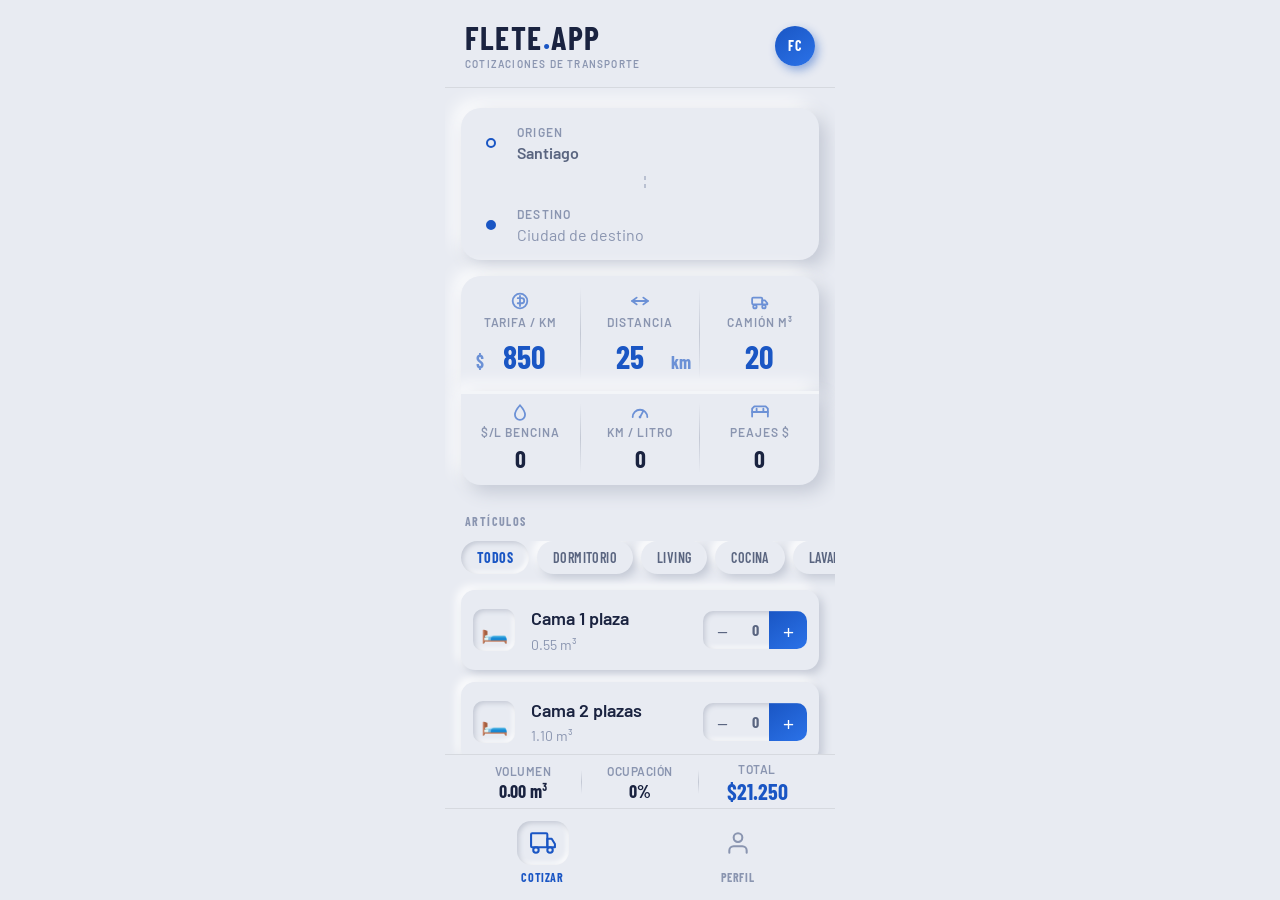
==== commit a2e32693: "feat: viajes múltiples, artículo personalizado, validación tarifa, destino select - Cálculo automáti" ====
--- a/index.html
+++ b/index.html
@@ -3,7 +3,8 @@
 <head>
   <meta charset="UTF-8" />
   <meta name="viewport" content="width=device-width, initial-scale=1.0, maximum-scale=1.0, user-scalable=no" />
-  <meta name="theme-color" content="#FFFFFF" />
+  <meta name="theme-color" content="#E8EBF2" media="(prefers-color-scheme: light)" />
+  <meta name="theme-color" content="#1C1917" media="(prefers-color-scheme: dark)" />
   <meta name="mobile-web-app-capable" content="yes" />
   <meta name="apple-mobile-web-app-capable" content="yes" />
   <meta name="apple-mobile-web-app-status-bar-style" content="black-translucent" />
@@ -12,7 +13,7 @@
   <link rel="apple-touch-icon" sizes="192x192" href="icons/icon-192.png" />
   <link rel="apple-touch-icon" sizes="512x512" href="icons/icon-512.png" />
   <link rel="icon" type="image/png" sizes="192x192" href="icons/icon-192.png" />
-  <title>FleteApp</title>
+  <title>FleteApp · Cotizador de transporte</title>
   <link rel="preconnect" href="https://fonts.googleapis.com" />
   <link rel="preconnect" href="https://fonts.gstatic.com" crossorigin />
   <link href="https://fonts.googleapis.com/css2?family=Barlow+Condensed:wght@700&family=Barlow:wght@400;500;600&display=swap" rel="stylesheet" />
@@ -23,16 +24,101 @@
 
     <!-- ── Header ─────────────────────────────── -->
     <header class="header">
-      <span class="logo">FLETE<span class="logo-dot">.</span>APP</span>
-      <div class="avatar" role="img" aria-label="Avatar del transportista">FC</div>
+      <div class="brand">
+        <span class="logo">FLETE<span class="logo-dot">.</span>APP</span>
+        <span class="tagline">Cotizaciones de transporte</span>
+      </div>
+      <div class="avatar" id="avatar-btn" role="img" aria-label="Avatar del transportista">FC</div>
     </header>
 
-    <!-- ── Contenido scrolleable ──────────────── -->
+    <!-- ── Vista: Cotizar ─────────────────────── -->
     <main class="main" id="view-cotizar">
+
+      <!-- O/D Card -->
+      <div class="od-card">
+        <div class="od-field">
+          <div class="od-marker">
+            <div class="od-dot"></div>
+          </div>
+          <div class="od-data">
+            <label for="input-origen">Origen</label>
+            <input id="input-origen" type="text" value="Santiago" readonly
+                   aria-label="Ciudad de origen" class="od-fixed" />
+          </div>
+        </div>
+        <div class="od-line"><div class="od-line-inner"></div></div>
+        <div class="od-field">
+          <div class="od-marker">
+            <div class="od-dot dest"></div>
+          </div>
+          <div class="od-data">
+            <label for="input-destino">Destino</label>
+            <select id="input-destino" aria-label="Ciudad de destino" class="od-select placeholder">
+              <option value="">Ciudad de destino</option>
+              <option value="Arica">Arica</option>
+              <option value="Iquique">Iquique</option>
+              <option value="Tocopilla">Tocopilla</option>
+              <option value="Antofagasta">Antofagasta</option>
+              <option value="Calama">Calama</option>
+              <option value="Mejillones">Mejillones</option>
+              <option value="Copiapó">Copiapó</option>
+              <option value="Vallenar">Vallenar</option>
+              <option value="La Serena">La Serena</option>
+              <option value="Coquimbo">Coquimbo</option>
+              <option value="Ovalle">Ovalle</option>
+              <option value="Illapel">Illapel</option>
+              <option value="Los Vilos">Los Vilos</option>
+              <option value="Valparaíso">Valparaíso</option>
+              <option value="Viña del Mar">Viña del Mar</option>
+              <option value="Quilpué">Quilpué</option>
+              <option value="Villa Alemana">Villa Alemana</option>
+              <option value="San Antonio">San Antonio</option>
+              <option value="Rancagua">Rancagua</option>
+              <option value="San Fernando">San Fernando</option>
+              <option value="Curicó">Curicó</option>
+              <option value="Talca">Talca</option>
+              <option value="Constitución">Constitución</option>
+              <option value="Linares">Linares</option>
+              <option value="Chillán">Chillán</option>
+              <option value="Los Ángeles">Los Ángeles</option>
+              <option value="Concepción">Concepción</option>
+              <option value="Talcahuano">Talcahuano</option>
+              <option value="Coronel">Coronel</option>
+              <option value="Lebu">Lebu</option>
+              <option value="Cañete">Cañete</option>
+              <option value="Temuco">Temuco</option>
+              <option value="Villarrica">Villarrica</option>
+              <option value="Pucón">Pucón</option>
+              <option value="Angol">Angol</option>
+              <option value="Valdivia">Valdivia</option>
+              <option value="La Unión">La Unión</option>
+              <option value="Osorno">Osorno</option>
+              <option value="Puerto Montt">Puerto Montt</option>
+              <option value="Puerto Varas">Puerto Varas</option>
+              <option value="Ancud">Ancud</option>
+              <option value="Castro">Castro</option>
+              <option value="Coyhaique">Coyhaique</option>
+              <option value="Puerto Aysén">Puerto Aysén</option>
+              <option value="Punta Arenas">Punta Arenas</option>
+              <option value="Puerto Natales">Puerto Natales</option>
+            </select>
+          </div>
+        </div>
+        <div class="od-km-hint" id="od-km-hint" hidden>
+          ~&thinsp;<span class="od-km-value" id="od-km-value">0</span>&thinsp;km desde Santiago
+        </div>
+      </div>
 
       <!-- Config card -->
       <div class="config-card">
-        <div class="config-field">
+
+        <div class="config-field">
+          <div class="cfg-icon" aria-hidden="true">
+            <svg width="18" height="18" viewBox="0 0 16 16" fill="none" stroke="currentColor" stroke-width="1.6" stroke-linecap="round">
+              <circle cx="8" cy="8" r="6.5"/>
+              <path d="M8 3.5v9M6 5.5h3.5a2 2 0 0 1 0 4.5H6"/>
+            </svg>
+          </div>
           <label for="cfg-tarifa">Tarifa / km</label>
           <div class="config-value-wrap">
             <span class="config-sym" aria-hidden="true">$</span>
@@ -44,6 +130,13 @@
         <div class="config-divider" aria-hidden="true"></div>
 
         <div class="config-field">
+          <div class="cfg-icon" aria-hidden="true">
+            <svg width="18" height="18" viewBox="0 0 16 16" fill="none" stroke="currentColor" stroke-width="1.6" stroke-linecap="round" stroke-linejoin="round">
+              <line x1="1" y1="8" x2="15" y2="8"/>
+              <polyline points="11,5 15,8 11,11"/>
+              <polyline points="5,5 1,8 5,11"/>
+            </svg>
+          </div>
           <label for="cfg-distancia">Distancia</label>
           <div class="config-value-wrap">
             <input id="cfg-distancia" type="number" value="25" inputmode="numeric" pattern="[0-9]*"
@@ -55,39 +148,75 @@
         <div class="config-divider" aria-hidden="true"></div>
 
         <div class="config-field">
+          <div class="cfg-icon" aria-hidden="true">
+            <svg width="18" height="18" viewBox="0 0 16 16" fill="none" stroke="currentColor" stroke-width="1.6" stroke-linecap="round" stroke-linejoin="round">
+              <rect x="1" y="5" width="9" height="6" rx="1"/>
+              <path d="M10 7.5h2.5l2 2.5v1H10V7.5z"/>
+              <circle cx="3.5" cy="13" r="1.5"/>
+              <circle cx="11.5" cy="13" r="1.5"/>
+            </svg>
+          </div>
           <label for="cfg-capacidad">Camión m³</label>
           <div class="config-value-wrap">
             <input id="cfg-capacidad" type="number" value="20" inputmode="numeric" pattern="[0-9]*"
                    aria-label="Capacidad del camión en metros cúbicos" />
           </div>
         </div>
-      </div>
+
+      </div>
+
+      <p class="tarifa-warn" id="tarifa-warn" hidden>⚠ Tarifa en $0 — verifica antes de compartir</p>
 
       <!-- Config extra: costos adicionales -->
       <div class="config-extra">
+
         <div class="config-extra-field">
+          <div class="cfg-icon" aria-hidden="true">
+            <svg width="18" height="18" viewBox="0 0 16 16" fill="none" stroke="currentColor" stroke-width="1.6" stroke-linecap="round">
+              <path d="M8 2C8 2 3.5 7 3.5 10.5a4.5 4.5 0 0 0 9 0C12.5 7 8 2 8 2z"/>
+            </svg>
+          </div>
           <label for="input-bencina-litro">$/L bencina</label>
           <input id="input-bencina-litro" type="number" value="0" inputmode="numeric" pattern="[0-9]*"
                  aria-label="Precio por litro de bencina" />
         </div>
-        <div class="config-divider" aria-hidden="true"></div>
+
+        <div class="config-divider" aria-hidden="true"></div>
+
         <div class="config-extra-field">
+          <div class="cfg-icon" aria-hidden="true">
+            <svg width="18" height="18" viewBox="0 0 16 16" fill="none" stroke="currentColor" stroke-width="1.6" stroke-linecap="round">
+              <path d="M1.5 12.5a6.5 6.5 0 1 1 13 0"/>
+              <line x1="8" y1="12.5" x2="11" y2="7"/>
+              <circle cx="8" cy="12.5" r="1.2" fill="currentColor" stroke="none"/>
+            </svg>
+          </div>
           <label for="input-bencina-rendimiento">km / litro</label>
           <input id="input-bencina-rendimiento" type="number" value="0" inputmode="numeric" pattern="[0-9]*"
                  aria-label="Rendimiento en kilómetros por litro" />
         </div>
-        <div class="config-divider" aria-hidden="true"></div>
+
+        <div class="config-divider" aria-hidden="true"></div>
+
         <div class="config-extra-field">
+          <div class="cfg-icon" aria-hidden="true">
+            <svg width="18" height="18" viewBox="0 0 16 16" fill="none" stroke="currentColor" stroke-width="1.6" stroke-linecap="round" stroke-linejoin="round">
+              <path d="M1 12V5l2-2h10l2 2v7"/>
+              <line x1="1" y1="8" x2="15" y2="8"/>
+              <line x1="5" y1="5" x2="5" y2="8"/>
+              <line x1="11" y1="5" x2="11" y2="8"/>
+            </svg>
+          </div>
           <label for="input-peajes">Peajes $</label>
           <input id="input-peajes" type="number" value="0" inputmode="numeric" pattern="[0-9]*"
                  aria-label="Costo total de peajes" />
         </div>
-      </div>
-
-      <!-- Label sección artículos -->
+
+      </div>
+
+      <!-- Artículos -->
       <p class="section-label">Artículos</p>
 
-      <!-- Tabs de categoría -->
       <div class="tabs" role="tablist">
         <button class="tab active" data-cat="todos"      role="tab" aria-selected="true">Todos</button>
         <button class="tab"        data-cat="dormitorio" role="tab" aria-selected="false">Dormitorio</button>
@@ -99,13 +228,22 @@
         <button class="tab"        data-cat="cajas"      role="tab" aria-selected="false">Cajas</button>
       </div>
 
-      <!-- Lista de artículos (renderizada por app.js) -->
       <div class="articles" id="articles-list" role="list"></div>
 
-      <!-- Label sección resumen -->
+      <!-- Artículo personalizado -->
+      <p class="section-label">Personalizado</p>
+      <div class="custom-item-form">
+        <input id="custom-name" type="text" placeholder="Nombre del artículo"
+               autocomplete="off" spellcheck="false" aria-label="Nombre del artículo personalizado" />
+        <input id="custom-vol" type="number" placeholder="m³" step="0.01" min="0.01"
+               inputmode="decimal" aria-label="Volumen en metros cúbicos" />
+        <button class="btn-add-custom" id="btn-add-custom" aria-label="Agregar artículo personalizado">+</button>
+      </div>
+      <div class="articles" id="custom-list" role="list"></div>
+
+      <!-- Resumen -->
       <p class="section-label top-gap">Resumen</p>
 
-      <!-- Tarjeta de resumen -->
       <div class="summary-card">
 
         <div class="summary-count" id="summary-items">0 artículos seleccionados</div>
@@ -121,12 +259,16 @@
         </div>
 
         <div class="summary-rows">
+          <div class="summary-row viajes-row" id="viajes-row" hidden>
+            <span class="summary-row-label">Viajes necesarios</span>
+            <span class="summary-row-value viajes-value" id="stat-viajes">2</span>
+          </div>
           <div class="summary-row">
             <span class="summary-row-label">Volumen total</span>
             <span class="summary-row-value" id="stat-volume">0.00 m³</span>
           </div>
           <div class="summary-row">
-            <span class="summary-row-label">Costo estimado</span>
+            <span class="summary-row-label">Costo total</span>
             <span class="summary-row-value accent" id="stat-costo">$0</span>
           </div>
           <div class="summary-row last">
@@ -137,27 +279,27 @@
 
       </div>
 
-      <!-- Alerta exceso capacidad -->
       <div id="alerta-exceso" class="hidden" role="alert">
-        <span aria-hidden="true">⚠</span> Excede la capacidad — puedes continuar agregando
-      </div>
-
-      <!-- Cliente (opcional) -->
+        <span aria-hidden="true">⚠</span>
+        <span id="alerta-exceso-text">Excede la capacidad</span>
+      </div>
+
+      <!-- Cliente -->
       <div class="cliente-row">
-        <input id="input-cliente" type="text" placeholder="Cliente (opcional)"
+        <input id="input-cliente" type="text" placeholder="Nombre del cliente (opcional)"
                autocomplete="off" spellcheck="false"
                aria-label="Nombre del cliente para la cotización" />
       </div>
 
       <!-- Acciones -->
       <div class="action-row">
-        <button class="btn-total" id="btn-compartir" aria-label="Compartir cotización">
-          <span class="btn-total-label">Total estimado</span>
+        <button class="btn-total" id="btn-compartir" aria-label="Generar y compartir cotización">
+          <span class="btn-total-label">Generar cotización</span>
           <span class="btn-total-price" id="btn-total-price">$0</span>
         </button>
         <button class="btn-share" aria-label="Compartir cotización">
           <svg width="20" height="20" viewBox="0 0 24 24" fill="none"
-               stroke="currentColor" stroke-width="2.5"
+               stroke="currentColor" stroke-width="2.2"
                stroke-linecap="round" stroke-linejoin="round" aria-hidden="true">
             <circle cx="18" cy="5"  r="3"/>
             <circle cx="6"  cy="12" r="3"/>
@@ -167,6 +309,7 @@
           </svg>
         </button>
       </div>
+
       <div class="action-secondary">
         <button id="btn-limpiar">Limpiar todo</button>
       </div>
@@ -180,6 +323,12 @@
       <p class="section-label" style="margin-top:4px;">Tus datos</p>
       <div class="config-card">
         <div class="config-field">
+          <div class="cfg-icon" aria-hidden="true">
+            <svg width="14" height="14" viewBox="0 0 16 16" fill="none" stroke="currentColor" stroke-width="1.6" stroke-linecap="round" stroke-linejoin="round">
+              <circle cx="8" cy="5" r="3"/>
+              <path d="M2 14c0-3 2.7-5 6-5s6 2 6 5"/>
+            </svg>
+          </div>
           <label for="prof-nombre">Nombre</label>
           <input id="prof-nombre" type="text" placeholder="Tu nombre"
                  autocomplete="given-name" aria-label="Tu nombre" spellcheck="false" />
@@ -189,6 +338,12 @@
       <p class="section-label top-gap">Tu camión</p>
       <div class="config-card">
         <div class="config-field">
+          <div class="cfg-icon" aria-hidden="true">
+            <svg width="15" height="15" viewBox="0 0 16 16" fill="none" stroke="currentColor" stroke-width="1.6" stroke-linecap="round">
+              <circle cx="8" cy="8" r="6.5"/>
+              <path d="M8 3.5v9M6 5.5h3.5a2 2 0 0 1 0 4.5H6"/>
+            </svg>
+          </div>
           <label for="prof-tarifa">Tarifa / km</label>
           <div class="config-value-wrap">
             <span class="config-sym" aria-hidden="true">$</span>
@@ -199,6 +354,14 @@
         </div>
         <div class="config-divider" aria-hidden="true"></div>
         <div class="config-field">
+          <div class="cfg-icon" aria-hidden="true">
+            <svg width="15" height="15" viewBox="0 0 16 16" fill="none" stroke="currentColor" stroke-width="1.6" stroke-linecap="round" stroke-linejoin="round">
+              <rect x="1" y="5" width="9" height="6" rx="1"/>
+              <path d="M10 7.5h2.5l2 2.5v1H10V7.5z"/>
+              <circle cx="3.5" cy="13" r="1.5"/>
+              <circle cx="11.5" cy="13" r="1.5"/>
+            </svg>
+          </div>
           <label for="prof-capacidad">Capacidad</label>
           <div class="config-value-wrap">
             <input id="prof-capacidad" type="number" value="20"
@@ -212,6 +375,11 @@
       <p class="section-label top-gap">Combustible</p>
       <div class="config-extra standalone">
         <div class="config-extra-field">
+          <div class="cfg-icon" aria-hidden="true">
+            <svg width="18" height="18" viewBox="0 0 16 16" fill="none" stroke="currentColor" stroke-width="1.6" stroke-linecap="round">
+              <path d="M8 2C8 2 3.5 7 3.5 10.5a4.5 4.5 0 0 0 9 0C12.5 7 8 2 8 2z"/>
+            </svg>
+          </div>
           <label for="prof-bencina">$/L bencina</label>
           <input id="prof-bencina" type="number" value="0"
                  inputmode="numeric" pattern="[0-9]*"
@@ -219,6 +387,13 @@
         </div>
         <div class="config-divider" aria-hidden="true"></div>
         <div class="config-extra-field">
+          <div class="cfg-icon" aria-hidden="true">
+            <svg width="18" height="18" viewBox="0 0 16 16" fill="none" stroke="currentColor" stroke-width="1.6" stroke-linecap="round">
+              <path d="M1.5 12.5a6.5 6.5 0 1 1 13 0"/>
+              <line x1="8" y1="12.5" x2="11" y2="7"/>
+              <circle cx="8" cy="12.5" r="1.2" fill="currentColor" stroke="none"/>
+            </svg>
+          </div>
           <label for="prof-rendimiento">km / litro</label>
           <input id="prof-rendimiento" type="number" value="0"
                  inputmode="numeric" pattern="[0-9]*"
@@ -252,34 +427,31 @@
       </div>
     </div>
 
-    <!-- ── Nav inferior (2 tabs) ──────────────── -->
+    <!-- ── Nav inferior ──────────────────────── -->
     <nav class="bottom-nav" aria-label="Navegación principal">
 
       <button class="nav-item active" id="nav-cotizar" aria-label="Cotizar" aria-current="page">
         <div class="nav-icon-wrap">
-          <svg width="22" height="22" viewBox="0 0 24 24" fill="none"
-               stroke="currentColor" stroke-width="2"
+          <svg width="26" height="26" viewBox="0 0 24 24" fill="none"
+               stroke="currentColor" stroke-width="1.9"
                stroke-linecap="round" stroke-linejoin="round" aria-hidden="true">
             <rect x="1" y="3" width="15" height="13" rx="1"/>
             <path d="M16 8h4l3 5v3h-7V8z"/>
             <circle cx="5.5"  cy="18.5" r="2.5"/>
             <circle cx="18.5" cy="18.5" r="2.5"/>
           </svg>
-          <span class="nav-dot" aria-hidden="true"></span>
         </div>
         <span class="nav-label">Cotizar</span>
-        <span class="nav-total" id="nav-total"></span>
       </button>
 
       <button class="nav-item" id="nav-perfil" aria-label="Mi perfil">
         <div class="nav-icon-wrap">
-          <svg width="22" height="22" viewBox="0 0 24 24" fill="none"
-               stroke="currentColor" stroke-width="2"
+          <svg width="26" height="26" viewBox="0 0 24 24" fill="none"
+               stroke="currentColor" stroke-width="1.9"
                stroke-linecap="round" stroke-linejoin="round" aria-hidden="true">
             <path d="M20 21v-2a4 4 0 0 0-4-4H8a4 4 0 0 0-4 4v2"/>
             <circle cx="12" cy="7" r="4"/>
           </svg>
-          <span class="nav-dot" aria-hidden="true"></span>
         </div>
         <span class="nav-label">Perfil</span>
       </button>
--- a/css/styles.css
+++ b/css/styles.css
@@ -1,40 +1,97 @@
-/* FleteApp Styles */
-
-/* ─── Variables ──────────────────────────────────────────────────────────────── */
+/* FleteApp v2.0 — Neumorphic */
+
+/* ─── TOKENS ─────────────────────────────────────────────────────────────────── */
 :root {
-  --bg:           #F5F7FA;
-  --surface:      #FFFFFF;
-  --card:         #FFFFFF;
-  --border:       #E2E8F0;
-  --accent:       #2563EB;
-  --accent-light: #EFF6FF;
-  --text:         #0F172A;
-  --muted:        #64748B;
-
-  --r-sm: 8px;
-  --r-md: 12px;
-  --r-lg: 16px;
-}
-
-/* ─── Reset ──────────────────────────────────────────────────────────────────── */
+  /* Superficie */
+  --bg: #E8EBF2;
+  --sd: #C3C8D4;
+  --sl: #FFFFFF;
+
+  /* Acento */
+  --accent:      #1A56C4;
+  --accent2:     #2B72E8;
+  --accent-g:    linear-gradient(145deg, #1A56C4 0%, #2B72E8 100%);
+  --accent-lite: rgba(26,86,196,0.09);
+
+  /* Texto */
+  --text: #1A2340;
+  --mid:  #5A6580;
+  --sub:  #8A95B0;
+
+  /* Semánticos */
+  --ok:     #0D8B6A;
+  --warn:   #C27A00;
+  --danger: #C43232;
+
+  /* Separadores */
+  --separator: rgba(0,0,0,0.08);
+
+  /* Radios */
+  --r-sm: 10px;
+  --r-md: 14px;
+  --r-lg: 20px;
+  --r-xl: 26px;
+
+  /* Neumorphic */
+  --neu-up:    7px 7px 18px var(--sd), -7px -7px 18px var(--sl);
+  --neu-sm:    4px 4px 10px var(--sd), -4px -4px 10px var(--sl);
+  --neu-in:    inset 4px 4px 10px var(--sd), inset -4px -4px 10px var(--sl);
+  --neu-in-sm: inset 2px 2px 5px var(--sd), inset -2px -2px 5px var(--sl);
+
+  /* Tipografía */
+  --text-xs:   0.625rem;
+  --text-sm:   0.75rem;
+  --text-base: 0.875rem;
+  --text-md:   1rem;
+  --text-lg:   1.125rem;
+  --text-xl:   1.375rem;
+  --text-2xl:  1.5rem;
+  --text-3xl:  2rem;
+
+  /* Espaciado */
+  --sp-1: 0.25rem;
+  --sp-2: 0.5rem;
+  --sp-3: 0.75rem;
+  --sp-4: 1rem;
+  --sp-5: 1.25rem;
+  --sp-6: 1.5rem;
+  --sp-7: 1.75rem;
+  --sp-8: 2rem;
+  --sp-10: 2.5rem;
+
+  /* Font weights */
+  --fw-base:  400;
+  --fw-mid:   500;
+  --fw-bold:  600;
+  --fw-black: 700;
+
+  /* Line heights */
+  --lh-tight:   1.1;
+  --lh-base:    1.4;
+  --lh-relaxed: 1.65;
+}
+
+/* ─── RESET ──────────────────────────────────────────────────────────────────── */
 *, *::before, *::after { box-sizing: border-box; margin: 0; padding: 0; }
 * { touch-action: manipulation; }
 
 html {
+  height: 100%;
   font-size: 16px;
   -webkit-text-size-adjust: 100%;
 }
 
 body {
-  background: #F5F7FA;
+  background: var(--bg);
   color: var(--text);
   font-family: 'Barlow', sans-serif;
-  font-weight: 400;
-  line-height: 1.4;
-  min-height: 100dvh;
+  font-weight: var(--fw-base);
+  line-height: var(--lh-base);
+  height: 100%;
   display: flex;
   justify-content: center;
   overscroll-behavior: none;
+  -webkit-font-smoothing: antialiased;
 }
 
 button {
@@ -59,78 +116,210 @@
 input[type=number]::-webkit-inner-spin-button { -webkit-appearance: none; }
 input[type=number] { -moz-appearance: textfield; }
 
-/* ─── App shell ──────────────────────────────────────────────────────────────── */
+/* ─── APP SHELL ──────────────────────────────────────────────────────────────── */
 .app {
   width: 100%;
   max-width: 390px;
-  min-height: 100dvh;
-  background: var(--bg);
-  display: flex;
-  flex-direction: column;
-  overflow-x: hidden;
-}
-
-/* ─── Header ─────────────────────────────────────────────────────────────────── */
+  height: 100dvh;
+  background: var(--bg);
+  display: flex;
+  flex-direction: column;
+  overflow: hidden;
+}
+
+/* ─── HEADER ─────────────────────────────────────────────────────────────────── */
 .header {
+  flex-shrink: 0;
   display: flex;
   align-items: center;
   justify-content: space-between;
-  padding: 20px 20px 18px;
-  background: var(--surface);
-  border-bottom: 1px solid var(--border);
-  position: sticky;
-  top: 0;
-  z-index: 10;
+  padding: var(--sp-5) var(--sp-5) var(--sp-4);
+  background: var(--bg);
+  border-bottom: 1px solid var(--separator);
+}
+
+.brand {
+  display: flex;
+  flex-direction: column;
+  gap: 2px;
 }
 
 .logo {
   font-family: 'Barlow Condensed', sans-serif;
-  font-weight: 700;
-  font-size: 32px;
+  font-weight: var(--fw-black);
+  font-size: var(--text-3xl);
   letter-spacing: 1.5px;
   color: var(--text);
-  line-height: 1;
-}
-
+  line-height: var(--lh-tight);
+}
 .logo-dot { color: var(--accent); }
 
+.tagline {
+  font-size: var(--text-xs);
+  font-weight: var(--fw-bold);
+  letter-spacing: 0.12em;
+  text-transform: uppercase;
+  color: var(--sub);
+}
+
 .avatar {
-  width: 38px;
-  height: 38px;
+  width: 40px;
+  height: 40px;
   border-radius: 50%;
-  background: var(--accent);
-  display: flex;
-  align-items: center;
-  justify-content: center;
-  font-family: 'Barlow Condensed', sans-serif;
-  font-weight: 700;
-  font-size: 14px;
+  background: var(--accent-g);
+  display: flex;
+  align-items: center;
+  justify-content: center;
+  font-family: 'Barlow Condensed', sans-serif;
+  font-weight: var(--fw-black);
+  font-size: var(--text-base);
   color: #fff;
   letter-spacing: 0.5px;
   flex-shrink: 0;
-}
-
-/* ─── Main scroll ────────────────────────────────────────────────────────────── */
+  box-shadow: 3px 4px 10px rgba(26,86,196,0.45);
+  cursor: pointer;
+}
+
+/* ─── MAIN SCROLL ────────────────────────────────────────────────────────────── */
 .main {
   flex: 1;
   overflow-y: auto;
   -webkit-overflow-scrolling: touch;
-  padding-top: 20px;
-  padding-bottom: 160px;
+  padding-top: var(--sp-5);
+  padding-bottom: var(--sp-6);
   scrollbar-width: none;
 }
 .main::-webkit-scrollbar { display: none; }
 
-/* ─── Config card ────────────────────────────────────────────────────────────── */
+/* ─── O/D CARD ───────────────────────────────────────────────────────────────── */
+.od-card {
+  margin: 0 var(--sp-4) var(--sp-4);
+  background: var(--bg);
+  border-radius: var(--r-lg);
+  box-shadow: var(--neu-up);
+  padding: var(--sp-1) var(--sp-4);
+  display: flex;
+  flex-direction: column;
+}
+
+.od-field {
+  display: flex;
+  align-items: center;
+  gap: var(--sp-3);
+  padding: var(--sp-3) 0;
+}
+
+.od-marker {
+  display: flex;
+  flex-direction: column;
+  align-items: center;
+  flex-shrink: 0;
+  width: 28px;
+}
+
+.od-dot {
+  width: 10px;
+  height: 10px;
+  border-radius: 50%;
+  border: 2.5px solid var(--accent);
+  background: var(--bg);
+}
+.od-dot.dest {
+  background: var(--accent);
+  border-color: var(--accent);
+}
+
+.od-line {
+  height: 20px;
+  display: flex;
+  justify-content: center;
+  margin-left: 9px;
+  padding: 2px 0;
+}
+.od-line-inner {
+  width: 2px;
+  height: 100%;
+  background: repeating-linear-gradient(
+    to bottom,
+    var(--sub) 0px, var(--sub) 4px,
+    transparent 4px, transparent 8px
+  );
+  opacity: 0.5;
+}
+
+.od-data {
+  flex: 1;
+  min-width: 0;
+  display: flex;
+  flex-direction: column;
+  gap: 2px;
+}
+
+.od-data label {
+  font-size: var(--text-sm);
+  font-weight: var(--fw-bold);
+  letter-spacing: 0.1em;
+  text-transform: uppercase;
+  color: var(--sub);
+}
+
+.od-data input {
+  font-size: var(--text-md);
+  font-weight: var(--fw-bold);
+  color: var(--text);
+  width: 100%;
+  background: none;
+  border: none;
+  outline: none;
+  padding: 0;
+}
+.od-data input::placeholder { color: var(--sub); font-weight: var(--fw-base); }
+.od-data input.od-fixed { color: var(--mid); cursor: default; }
+
+.od-select {
+  font-size: var(--text-md);
+  font-weight: var(--fw-bold);
+  color: var(--text);
+  width: 100%;
+  background: none;
+  border: none;
+  outline: none;
+  padding: 0;
+  appearance: none;
+  -webkit-appearance: none;
+  cursor: pointer;
+  font-family: 'Barlow', sans-serif;
+}
+.od-select.placeholder { color: var(--sub); font-weight: var(--fw-base); }
+.od-select option { color: initial; background: initial; font-weight: 400; }
+
+.od-km-hint {
+  display: flex;
+  align-items: center;
+  justify-content: flex-end;
+  gap: var(--sp-1);
+  padding: 0 var(--sp-1) var(--sp-3);
+  font-size: var(--text-sm);
+  font-weight: var(--fw-bold);
+  color: var(--accent);
+  opacity: 0.85;
+}
+.od-km-hint[hidden] { display: none; }
+.od-km-value {
+  font-family: 'Barlow Condensed', sans-serif;
+  font-size: var(--text-md);
+  font-weight: var(--fw-black);
+}
+
+/* ─── CONFIG CARD ────────────────────────────────────────────────────────────── */
 .config-card {
-  margin: 0 16px;
-  background: var(--surface);
-  border-radius: var(--r-lg);
-  border: 1px solid var(--border);
-  box-shadow: 0 1px 4px rgba(0, 0, 0, 0.05);
+  margin: 0 var(--sp-4) 0;
+  background: var(--bg);
+  border-radius: var(--r-lg) var(--r-lg) 0 0;
+  box-shadow: var(--neu-up);
   display: flex;
   align-items: stretch;
-  min-height: 90px;
+  min-height: 96px;
 }
 
 .config-field {
@@ -139,17 +328,26 @@
   flex-direction: column;
   align-items: center;
   justify-content: center;
-  padding: 20px 16px;
-  gap: 6px;
+  padding: var(--sp-4) var(--sp-3);
+  gap: var(--sp-1);
   min-width: 0;
 }
 
+.cfg-icon {
+  color: var(--accent);
+  opacity: 0.6;
+  flex-shrink: 0;
+  display: flex;
+  align-items: center;
+  justify-content: center;
+}
+
 .config-field label {
-  font-size: 12px;
-  font-weight: 600;
-  letter-spacing: 0.06em;
+  font-size: var(--text-sm);
+  font-weight: var(--fw-bold);
+  letter-spacing: 0.08em;
   text-transform: uppercase;
-  color: var(--muted);
+  color: var(--sub);
   text-align: center;
   white-space: nowrap;
 }
@@ -157,56 +355,97 @@
 .config-value-wrap {
   display: flex;
   align-items: baseline;
-  gap: 2px;
-  padding-top: 4px;
+  gap: 1px;
+  padding-top: 2px;
 }
 
 .config-sym {
   font-family: 'Barlow Condensed', sans-serif;
-  font-weight: 700;
-  font-size: 15px;
+  font-weight: var(--fw-black);
+  font-size: var(--text-lg);
   color: var(--accent);
-  opacity: 0.65;
+  opacity: 0.6;
   flex-shrink: 0;
 }
 
 .config-field input {
   font-family: 'Barlow Condensed', sans-serif;
-  font-size: 34px;
-  font-weight: 700;
+  font-size: 2rem;
+  font-weight: var(--fw-black);
   color: var(--accent);
   text-align: center;
-  width: 86px;
+  width: 80px;
   min-width: 0;
 }
 
 .config-divider {
   width: 1px;
-  background: var(--border);
-  margin: 12px 0;
-  flex-shrink: 0;
-}
-
-/* ─── Section labels ─────────────────────────────────────────────────────────── */
+  background: linear-gradient(to bottom, transparent, var(--sd), transparent);
+  margin: var(--sp-3) 0;
+  flex-shrink: 0;
+}
+
+/* ─── CONFIG EXTRA ───────────────────────────────────────────────────────────── */
+.config-extra {
+  margin: 0 var(--sp-4) var(--sp-5);
+  background: var(--bg);
+  border-radius: 0 0 var(--r-lg) var(--r-lg);
+  box-shadow: 7px 7px 18px var(--sd), -7px -7px 18px var(--sl),
+              inset 0 3px 0 rgba(255,255,255,0.5);
+  display: flex;
+  align-items: stretch;
+}
+
+.config-extra-field {
+  flex: 1;
+  display: flex;
+  flex-direction: column;
+  align-items: center;
+  justify-content: center;
+  padding: var(--sp-3) var(--sp-2);
+  gap: 3px;
+  min-width: 0;
+}
+
+.config-extra-field label {
+  font-size: var(--text-sm);
+  font-weight: var(--fw-bold);
+  letter-spacing: 0.08em;
+  text-transform: uppercase;
+  color: var(--sub);
+  text-align: center;
+  white-space: nowrap;
+}
+
+.config-extra-field input {
+  font-family: 'Barlow Condensed', sans-serif;
+  font-size: var(--text-2xl);
+  font-weight: var(--fw-black);
+  color: var(--text);
+  text-align: center;
+  width: 70px;
+  min-width: 0;
+}
+
+/* ─── SECTION LABELS ─────────────────────────────────────────────────────────── */
 .section-label {
   font-family: 'Barlow Condensed', sans-serif;
-  font-size: 12px;
-  font-weight: 700;
-  letter-spacing: 1.6px;
+  font-size: var(--text-sm);
+  font-weight: var(--fw-black);
+  letter-spacing: 1.4px;
   text-transform: uppercase;
-  color: var(--muted);
-  padding: 0 20px;
-  margin-top: 28px;
-  margin-bottom: 12px;
-}
-
-.section-label.top-gap { margin-top: 38px; }
-
-/* ─── Tabs ───────────────────────────────────────────────────────────────────── */
+  color: var(--sub);
+  padding: 0 var(--sp-5);
+  margin-top: var(--sp-7);
+  margin-bottom: var(--sp-3);
+}
+.section-label.top-gap { margin-top: 2.5rem; }
+
+/* ─── TABS ───────────────────────────────────────────────────────────────────── */
 .tabs {
   display: flex;
-  gap: 10px;
-  padding: 0 16px 14px;
+  gap: var(--sp-2);
+  padding: 0 var(--sp-4) var(--sp-4);
   overflow-x: auto;
   scrollbar-width: none;
 }
@@ -215,59 +454,56 @@
 .tab {
   flex-shrink: 0;
   font-family: 'Barlow Condensed', sans-serif;
-  font-size: 14px;
-  font-weight: 600;
+  font-size: var(--text-base);
+  font-weight: var(--fw-bold);
   letter-spacing: 0.4px;
   text-transform: uppercase;
-  color: var(--muted);
-  padding: 8px 18px;
+  color: var(--mid);
+  padding: var(--sp-2) var(--sp-4);
   border-radius: 20px;
-  background: var(--surface);
-  border: 2px solid var(--border);
-  transition: background 0.15s, color 0.15s, border-color 0.15s;
-}
-
+  background: var(--bg);
+  box-shadow: var(--neu-sm);
+  transition: box-shadow 0.15s, color 0.15s;
+}
 .tab.active {
-  background: var(--accent-light);
+  box-shadow: var(--neu-in-sm);
   color: var(--accent);
-  border-color: var(--accent);
-}
-
-/* ─── Articles list ──────────────────────────────────────────────────────────── */
+  font-weight: var(--fw-black);
+}
+
+/* ─── ARTICLES ───────────────────────────────────────────────────────────────── */
 .articles {
   display: flex;
   flex-direction: column;
-  gap: 10px;
-  padding: 0 16px 6px;
-}
-
-/* Cada artículo es una tarjeta */
+  gap: var(--sp-3);
+  padding: 0 var(--sp-4) var(--sp-2);
+}
+
 .article-card {
-  background: var(--surface);
+  background: var(--bg);
   border-radius: var(--r-md);
-  border: 1px solid var(--border);
-  box-shadow: 0 1px 3px rgba(0, 0, 0, 0.05);
-  display: flex;
-  align-items: center;
-  gap: 16px;
-  padding: 16px 14px;
-  transition: border-color 0.18s, background 0.18s;
-}
-
+  box-shadow: var(--neu-sm);
+  display: flex;
+  align-items: center;
+  gap: var(--sp-4);
+  padding: var(--sp-4) var(--sp-3);
+  transition: box-shadow 0.2s;
+}
 .article-card.selected {
-  border-color: var(--accent);
-  background: var(--accent-light);
+  box-shadow: var(--neu-sm),
+              inset 0 0 0 2px rgba(26,86,196,0.25);
 }
 
 .article-icon {
-  font-size: 22px;
-  width: 40px;
-  height: 40px;
+  font-size: 1.375rem;
+  width: 42px;
+  height: 42px;
   display: flex;
   align-items: center;
   justify-content: center;
   background: var(--bg);
   border-radius: var(--r-sm);
+  box-shadow: var(--neu-in-sm);
   flex-shrink: 0;
 }
 
@@ -280,17 +516,18 @@
 }
 
 .article-name {
-  font-size: 17px;
-  font-weight: 600;
+  font-size: var(--text-lg);
+  font-weight: var(--fw-bold);
   color: var(--text);
   white-space: nowrap;
   overflow: hidden;
   text-overflow: ellipsis;
 }
+.article-card.selected .article-name { color: var(--accent); }
 
 .article-volume {
-  font-size: 14px;
-  color: var(--muted);
+  font-size: var(--text-base);
+  color: var(--sub);
 }
 
 /* Controles +/− */
@@ -299,118 +536,103 @@
   align-items: center;
   flex-shrink: 0;
   border-radius: var(--r-sm);
-  border: 1px solid var(--border);
+  box-shadow: var(--neu-in-sm);
   overflow: hidden;
 }
 
 .btn-qty {
-  width: 40px;
-  height: 40px;
-  font-size: 20px;
+  width: 38px;
+  height: 38px;
+  font-size: var(--text-xl);
   line-height: 1;
   display: flex;
   align-items: center;
   justify-content: center;
-  transition: opacity 0.1s, background 0.1s, transform 0.1s;
-}
-
-.btn-qty.minus {
-  background: var(--bg);
-  color: var(--muted);
-  border-right: 1px solid var(--border);
-}
-
-.btn-qty.minus:active {
-  background: var(--border);
-  transform: scale(0.92);
-}
-
+  transition: opacity 0.1s, transform 0.1s;
+}
+.btn-qty.minus { color: var(--mid); }
+.btn-qty.minus:active { opacity: 0.5; transform: scale(0.9); }
 .btn-qty.plus {
-  background: var(--accent);
+  background: var(--accent-g);
   color: #fff;
-}
-
-.btn-qty.plus:active {
-  opacity: 0.78;
-  transform: scale(0.88);
-}
+  box-shadow: inset 0 1px 0 rgba(255,255,255,0.15);
+}
+.btn-qty.plus:active { opacity: 0.78; transform: scale(0.9); }
 
 .qty {
   min-width: 28px;
-  padding: 0 2px;
+  padding: 0 var(--sp-1);
   text-align: center;
   font-family: 'Barlow Condensed', sans-serif;
-  font-size: 16px;
-  font-weight: 700;
-  color: var(--text);
-  background: var(--surface);
-}
-
+  font-size: var(--text-md);
+  font-weight: var(--fw-black);
+  color: var(--mid);
+  background: var(--bg);
+}
 .qty.has-value { color: var(--accent); }
 
-/* ─── Summary card ───────────────────────────────────────────────────────────── */
+/* ─── SUMMARY CARD ───────────────────────────────────────────────────────────── */
 .summary-card {
-  margin: 0 16px;
-  background: var(--surface);
+  margin: 0 var(--sp-4);
+  background: var(--bg);
   border-radius: var(--r-lg);
-  border: 1px solid var(--border);
-  box-shadow: 0 2px 8px rgba(0, 0, 0, 0.06);
+  box-shadow: var(--neu-up);
   overflow: hidden;
 }
 
 .summary-count {
-  padding: 13px 16px;
-  font-size: 12px;
-  font-weight: 600;
-  color: var(--muted);
+  padding: var(--sp-3) var(--sp-4);
+  font-size: var(--text-sm);
+  font-weight: var(--fw-bold);
+  color: var(--sub);
   letter-spacing: 0.2px;
-  border-bottom: 1px solid var(--border);
+  border-bottom: 1px solid var(--separator);
 }
 
 .summary-occupancy {
-  padding: 14px 16px;
-  border-bottom: 1px solid var(--border);
+  padding: var(--sp-4) var(--sp-4);
+  border-bottom: 1px solid var(--separator);
 }
 
 .occupancy-header {
   display: flex;
   justify-content: space-between;
   align-items: center;
-  margin-bottom: 10px;
+  margin-bottom: var(--sp-3);
 }
 
 .occupancy-label {
-  font-size: 11px;
-  font-weight: 600;
-  letter-spacing: 0.6px;
+  font-size: var(--text-sm);
+  font-weight: var(--fw-bold);
+  letter-spacing: 0.5px;
   text-transform: uppercase;
-  color: var(--muted);
+  color: var(--sub);
 }
 
 .occupancy-pct {
   font-family: 'Barlow Condensed', sans-serif;
-  font-size: 15px;
-  font-weight: 700;
+  font-size: var(--text-lg);
+  font-weight: var(--fw-black);
   color: var(--accent);
 }
 
 .occupancy-bar {
   height: 6px;
-  background: var(--border);
+  background: var(--bg);
   border-radius: 3px;
+  box-shadow: var(--neu-in-sm);
   overflow: hidden;
 }
 
 .occupancy-fill {
   height: 100%;
-  background: var(--accent);
+  background: var(--accent-g);
   border-radius: 3px;
   width: 0%;
   transition: width 0.35s ease, background-color 0.3s ease;
 }
-
-.occupancy-fill.warning { background: #e8a000; }
-.occupancy-fill.over    { background: #e04040; }
+.occupancy-fill.warning { background: linear-gradient(90deg, #C27A00, #E09000); }
+.occupancy-fill.over    { background: linear-gradient(90deg, #C43232, #E04040); }
 
 .summary-rows { display: flex; flex-direction: column; }
 
@@ -418,119 +640,146 @@
   display: flex;
   justify-content: space-between;
   align-items: center;
-  padding: 12px 16px;
-  border-bottom: 1px solid var(--border);
-}
-
+  padding: var(--sp-3) var(--sp-4);
+  border-bottom: 1px solid var(--separator);
+}
 .summary-row.last { border-bottom: none; }
 
 .summary-row-label {
-  font-size: 13px;
-  color: var(--muted);
+  font-size: var(--text-base);
+  color: var(--mid);
 }
 
 .summary-row-value {
   font-family: 'Barlow Condensed', sans-serif;
-  font-size: 19px;
-  font-weight: 700;
-  color: var(--text);
-}
-
+  font-size: var(--text-xl);
+  font-weight: var(--fw-black);
+  color: var(--text);
+}
 .summary-row-value.accent { color: var(--accent); }
 
-/* ─── Action row ─────────────────────────────────────────────────────────────── */
+/* ─── ALERTA EXCESO ──────────────────────────────────────────────────────────── */
+#alerta-exceso {
+  margin: var(--sp-3) var(--sp-4) 0;
+  background: rgba(196,50,50,0.07);
+  border-radius: var(--r-md);
+  color: var(--danger);
+  font-size: var(--text-base);
+  padding: var(--sp-3) var(--sp-4);
+  display: flex;
+  align-items: center;
+  gap: var(--sp-2);
+  box-shadow: var(--neu-in-sm);
+}
+#alerta-exceso span { font-size: var(--text-md); }
+#alerta-exceso.hidden { display: none; }
+.ocupacion-excedida { color: var(--danger) !important; }
+
+/* ─── CLIENTE INPUT ──────────────────────────────────────────────────────────── */
+.cliente-row {
+  padding: var(--sp-3) var(--sp-4) 0;
+}
+
+#input-cliente {
+  width: 100%;
+  background: var(--bg);
+  border-radius: var(--r-md);
+  box-shadow: var(--neu-in);
+  padding: var(--sp-3) var(--sp-4);
+  font-size: var(--text-base);
+  font-weight: var(--fw-mid);
+  color: var(--text);
+  font-family: 'Barlow', sans-serif;
+}
+#input-cliente::placeholder { color: var(--sub); font-weight: var(--fw-base); }
+#input-cliente:focus { box-shadow: var(--neu-in), 0 0 0 2px rgba(26,86,196,0.2); }
+
+/* ─── ACTION ROW ─────────────────────────────────────────────────────────────── */
 .action-row {
   display: flex;
   align-items: stretch;
-  gap: 10px;
-  padding: 16px 16px 0;
+  gap: var(--sp-3);
+  padding: var(--sp-4) var(--sp-4) 0;
 }
 
 .btn-total {
   flex: 1;
-  background: var(--accent);
+  background: var(--accent-g);
   border-radius: var(--r-lg);
-  padding: 16px 20px;
+  padding: var(--sp-4) var(--sp-5);
   display: flex;
   flex-direction: column;
   align-items: flex-start;
-  gap: 3px;
-  transition: opacity 0.15s;
-}
-
-.btn-total:active { opacity: 0.84; }
+  gap: 2px;
+  box-shadow: 6px 6px 16px rgba(26,86,196,0.45), -3px -3px 10px rgba(255,255,255,0.2);
+  transition: opacity 0.15s, transform 0.15s;
+}
+.btn-total:active { opacity: 0.88; transform: scale(0.99); }
 
 .btn-total-label {
-  font-size: 11px;
-  font-weight: 600;
-  letter-spacing: 0.9px;
+  font-size: var(--text-sm);
+  font-weight: var(--fw-bold);
+  letter-spacing: 0.7px;
   text-transform: uppercase;
-  color: rgba(255, 255, 255, 0.7);
+  color: rgba(255,255,255,0.85);
 }
 
 .btn-total-price {
   font-family: 'Barlow Condensed', sans-serif;
-  font-size: 32px;
-  font-weight: 700;
+  font-size: var(--text-3xl);
+  font-weight: var(--fw-black);
   color: #fff;
-  line-height: 1;
+  line-height: var(--lh-tight);
 }
 
 .btn-share {
   width: 62px;
-  background: var(--surface);
+  background: var(--bg);
   border-radius: var(--r-lg);
-  border: 1px solid var(--border);
-  box-shadow: 0 1px 4px rgba(0, 0, 0, 0.05);
-  display: flex;
-  align-items: center;
-  justify-content: center;
-  color: var(--text);
-  flex-shrink: 0;
-  transition: background 0.15s;
-}
-
-.btn-share:active { background: var(--bg); }
-
-/* ─── Action secondary ───────────────────────────────────────────────────────── */
+  box-shadow: var(--neu-sm);
+  display: flex;
+  align-items: center;
+  justify-content: center;
+  color: var(--mid);
+  flex-shrink: 0;
+  transition: box-shadow 0.15s, color 0.15s;
+}
+.btn-share:active {
+  box-shadow: var(--neu-in-sm);
+  color: var(--accent);
+}
+
+/* ─── ACTION SECONDARY ───────────────────────────────────────────────────────── */
 .action-secondary {
   display: flex;
   justify-content: center;
-  padding: 10px 16px 0;
+  padding: var(--sp-3) var(--sp-4) 0;
 }
 
 #btn-limpiar {
   background: transparent;
-  border: none;
-  color: var(--muted);
-  font-size: 12px;
+  color: var(--sub);
+  font-size: var(--text-sm);
   font-family: 'Barlow', sans-serif;
-  padding: 6px 12px;
-  cursor: pointer;
+  padding: var(--sp-2) var(--sp-4);
   letter-spacing: 0.3px;
   text-decoration: underline;
   text-underline-offset: 3px;
 }
 #btn-limpiar:active { opacity: 0.5; }
 
-.scroll-spacer { height: 16px; }
-
-/* ─── Summary bar fija ───────────────────────────────────────────────────────── */
+.scroll-spacer { height: var(--sp-4); }
+
+/* ─── SUMMARY BAR FIJA ───────────────────────────────────────────────────────── */
 .summary-bar {
-  position: fixed;
-  bottom: 84px;
-  left: 50%;
-  transform: translateX(-50%);
+  flex-shrink: 0;
   width: 100%;
-  max-width: 390px;
-  height: 56px;
-  background: var(--surface);
-  border-top: 1px solid var(--border);
-  box-shadow: 0 -4px 16px rgba(0, 0, 0, 0.07);
-  display: flex;
-  align-items: center;
-  padding: 0 20px;
-  z-index: 15;
+  height: 54px;
+  background: var(--bg);
+  border-top: 1px solid var(--separator);
+  display: flex;
+  align-items: center;
+  padding: 0 var(--sp-5);
 }
 
 .sbar-item {
@@ -539,51 +788,47 @@
   flex-direction: column;
   align-items: center;
   justify-content: center;
-  gap: 3px;
+  gap: 2px;
 }
 
 .sbar-label {
-  font-size: 11px;
-  font-weight: 600;
+  font-size: var(--text-sm);
+  font-weight: var(--fw-bold);
   text-transform: uppercase;
-  letter-spacing: 0.6px;
-  color: var(--muted);
+  letter-spacing: 0.5px;
+  color: var(--sub);
 }
 
 .sbar-value {
   font-family: 'Barlow Condensed', sans-serif;
-  font-size: 15px;
-  font-weight: 700;
+  font-size: var(--text-lg);
+  font-weight: var(--fw-black);
   color: var(--text);
   line-height: 1;
 }
-
-.sbar-value.accent {
-  color: var(--accent);
-  font-size: 17px;
-}
+.sbar-value.accent { color: var(--accent); font-size: var(--text-xl); }
 
 .sbar-divider {
   width: 1px;
   height: 24px;
-  background: var(--border);
-  flex-shrink: 0;
-}
-
-/* ─── Bottom nav ─────────────────────────────────────────────────────────────── */
+  background: linear-gradient(to bottom, transparent, var(--sd), transparent);
+  flex-shrink: 0;
+}
+
+/* ─── ESTADOS BARRA ──────────────────────────────────────────────────────────── */
+.summary-bar.warning { border-top: 2px solid var(--warn); }
+.summary-bar.over    { border-top: 2px solid var(--danger); }
+.summary-bar.warning #sbar-pct { color: var(--warn); }
+.summary-bar.over    #sbar-pct { color: var(--danger); }
+
+/* ─── BOTTOM NAV ─────────────────────────────────────────────────────────────── */
 .bottom-nav {
-  position: fixed;
-  bottom: 0;
-  left: 50%;
-  transform: translateX(-50%);
+  flex-shrink: 0;
   width: 100%;
-  max-width: 390px;
-  background: var(--surface);
-  border-top: none;
-  box-shadow: 0 -1px 0 var(--border), 0 -4px 16px rgba(0, 0, 0, 0.06);
-  display: flex;
-  padding: 12px 0 28px;
-  z-index: 20;
+  background: var(--bg);
+  border-top: 1px solid var(--separator);
+  display: flex;
+  padding: var(--sp-3) 0 calc(var(--sp-4) + env(safe-area-inset-bottom, 0px));
 }
 
 .nav-item {
@@ -591,243 +836,233 @@
   display: flex;
   flex-direction: column;
   align-items: center;
-  gap: 4px;
-  color: var(--muted);
+  gap: 5px;
+  color: var(--sub);
   transition: color 0.15s;
   padding: 0;
 }
-
 .nav-item.active { color: var(--accent); }
 .nav-item:active { opacity: 0.7; }
 
 .nav-icon-wrap {
   position: relative;
-  display: flex;
-  align-items: center;
-  justify-content: center;
+  width: 52px;
+  height: 44px;
+  display: flex;
+  align-items: center;
+  justify-content: center;
+  border-radius: var(--r-md);
+  transition: box-shadow 0.2s;
+}
+.nav-item.active .nav-icon-wrap {
+  box-shadow: var(--neu-in-sm);
 }
 
 .nav-dot { display: none; }
 
 .nav-label {
   font-family: 'Barlow Condensed', sans-serif;
-  font-size: 11px;
-  font-weight: 700;
+  font-size: var(--text-sm);
+  font-weight: var(--fw-black);
   letter-spacing: 0.6px;
   text-transform: uppercase;
 }
 
-.nav-total {
-  font-family: 'Barlow Condensed', sans-serif;
-  font-size: 11px;
-  font-weight: 700;
-  color: var(--accent);
-  letter-spacing: 0.2px;
-  min-height: 13px;
-  line-height: 1;
-}
-
-.config-extra {
-  margin: 0 16px 22px;
-  background: var(--surface);
-  border-radius: 0 0 var(--r-lg) var(--r-lg);
-  border: 1px solid var(--border);
-  border-top: none;
-  box-shadow: 0 2px 4px rgba(0, 0, 0, 0.04);
-  display: flex;
-  align-items: stretch;
-}
-
-.config-extra-field {
-  flex: 1;
-  display: flex;
-  flex-direction: column;
-  align-items: center;
-  justify-content: center;
-  padding: 10px 8px;
-  gap: 4px;
-  min-width: 0;
-}
-
-.config-extra-field label {
-  font-size: 10px;
-  font-weight: 600;
-  letter-spacing: 0.06em;
-  text-transform: uppercase;
-  color: var(--muted);
-  text-align: center;
-  white-space: nowrap;
-}
-
-.config-extra-field input {
-  font-family: 'Barlow Condensed', sans-serif;
-  font-size: 22px;
-  font-weight: 700;
-  color: var(--text);
-  text-align: center;
-  width: 70px;
-  min-width: 0;
-  background: none;
-  border: none;
-  outline: none;
-}
-#alerta-exceso {
-  margin: 12px 16px 0;
-  background: rgba(220, 38, 38, 0.06);
-  border: 1px solid rgba(220, 38, 38, 0.25);
-  border-radius: var(--r-md);
-  color: #DC2626;
-  font-size: 13px;
-  font-family: 'Barlow', sans-serif;
-  padding: 10px 14px;
-  display: flex;
-  align-items: center;
-  gap: 8px;
-}
-#alerta-exceso span {
-  font-size: 16px;
-}
-#alerta-exceso.hidden {
-  display: none;
-}
-.ocupacion-excedida {
-  color: #ef4444 !important;
-}
-
-/* ─── Summary bar estados ────────────────────────────────────────────────────── */
-.summary-bar.warning { border-top-color: #D97706; }
-.summary-bar.over    { border-top-color: #DC2626; }
-
-.summary-bar.warning #sbar-pct { color: #D97706; }
-.summary-bar.over    #sbar-pct { color: #DC2626; }
-
-/* ─── Vistas ─────────────────────────────────────────────────────────────────── */
-.hidden { display: none; }
-
-/* ─── Perfil ─────────────────────────────────────────────────────────────────── */
+.nav-total { display: none; }
+
+/* ─── VISTAS ─────────────────────────────────────────────────────────────────── */
+.hidden { display: none !important; }
+
+/* ─── PERFIL ─────────────────────────────────────────────────────────────────── */
 .config-extra.standalone {
-  border-top: 1px solid var(--border);
   border-radius: var(--r-lg);
+  box-shadow: var(--neu-up);
 }
 
 #prof-nombre {
-  font-size: 20px;
-  font-weight: 600;
+  font-size: var(--text-xl);
+  font-weight: var(--fw-bold);
   color: var(--text);
   width: 200px;
   text-align: center;
 }
-
-#prof-nombre::placeholder {
-  color: var(--muted);
-  font-weight: 400;
-  font-size: 16px;
-}
-
-/* ─── Cliente input ──────────────────────────────────────────────────────────── */
-.cliente-row {
-  padding: 12px 16px 0;
-}
-
-#input-cliente {
-  width: 100%;
-  background: var(--surface);
-  border: 1px solid var(--border);
+#prof-nombre::placeholder { color: var(--sub); font-weight: var(--fw-base); font-size: var(--text-md); }
+
+/* ─── HISTORIAL ──────────────────────────────────────────────────────────────── */
+.historial-list {
+  display: flex;
+  flex-direction: column;
+  gap: var(--sp-3);
+  padding: 0 var(--sp-4);
+}
+
+.history-empty {
+  font-size: var(--text-base);
+  color: var(--sub);
+  text-align: center;
+  padding: var(--sp-6) var(--sp-5);
+  line-height: var(--lh-relaxed);
+}
+
+.history-card {
+  background: var(--bg);
   border-radius: var(--r-md);
-  padding: 12px 16px;
-  font-size: 14px;
-  font-weight: 500;
-  color: var(--text);
+  box-shadow: var(--neu-sm);
+  padding: var(--sp-4) var(--sp-4);
+  display: flex;
+  flex-direction: column;
+  gap: var(--sp-2);
+}
+
+.hcard-header {
+  display: flex;
+  justify-content: space-between;
+  align-items: center;
+}
+.hcard-cliente { font-size: var(--text-lg); font-weight: var(--fw-bold); color: var(--text); }
+.hcard-fecha { font-size: var(--text-sm); font-weight: var(--fw-black); color: var(--sub); text-transform: uppercase; letter-spacing: 0.5px; }
+.hcard-items { font-size: var(--text-base); color: var(--mid); line-height: var(--lh-relaxed); }
+
+.hcard-footer {
+  display: flex;
+  align-items: center;
+  gap: var(--sp-2);
+  margin-top: 2px;
+}
+.hcard-stat { font-size: var(--text-sm); color: var(--sub); flex: 1; }
+.hcard-costo { font-family: 'Barlow Condensed', sans-serif; font-size: var(--text-xl); font-weight: var(--fw-black); color: var(--accent); }
+
+.hcard-btn {
+  font-size: var(--text-sm);
+  font-weight: var(--fw-bold);
+  color: var(--mid);
+  background: var(--bg);
+  border-radius: var(--r-sm);
+  box-shadow: var(--neu-sm);
+  padding: var(--sp-2) var(--sp-3);
+  letter-spacing: 0.2px;
+  transition: box-shadow 0.15s;
+}
+.hcard-btn:active { box-shadow: var(--neu-in-sm); color: var(--accent); }
+
+/* ─── DARK MODE ──────────────────────────────────────────────────────────────── */
+@media (prefers-color-scheme: dark) {
+  :root {
+    --bg: #1C1917;
+    --sd: #0F0E0C;
+    --sl: #2E2A26;
+
+    --accent:      #5B95E8;
+    --accent2:     #6AA5F0;
+    --accent-g:    linear-gradient(145deg, #4A7FD0 0%, #5B95E8 100%);
+    --accent-lite: rgba(91,149,232,0.12);
+
+    --text: #ECE5D8;
+    --mid:  #B0A28E;
+    --sub:  #9E8E7E;
+
+    --separator: rgba(255,255,255,0.07);
+  }
+
+  .config-extra {
+    box-shadow: 7px 7px 18px var(--sd), -7px -7px 18px var(--sl),
+                inset 0 3px 0 rgba(255,255,255,0.04);
+  }
+
+  .btn-total {
+    box-shadow: 6px 6px 16px rgba(0,0,0,0.5), -3px -3px 10px rgba(255,255,255,0.04);
+  }
+
+  #input-cliente:focus {
+    box-shadow: var(--neu-in), 0 0 0 2px rgba(91,149,232,0.25);
+  }
+}
+
+/* ─── VIAJES MÚLTIPLES ───────────────────────────────────────────────────────── */
+.viajes-row[hidden] { display: none; }
+.viajes-row .summary-row-label { font-weight: var(--fw-bold); color: var(--warn); }
+.viajes-value {
+  font-family: 'Barlow Condensed', sans-serif;
+  font-size: var(--text-xl);
+  font-weight: var(--fw-black);
+  color: var(--warn);
+}
+
+/* ─── TARIFA WARNING ─────────────────────────────────────────────────────────── */
+.tarifa-warn {
+  margin: var(--sp-2) var(--sp-4) 0;
+  font-size: var(--text-sm);
+  font-weight: var(--fw-bold);
+  color: var(--warn);
+  padding: 0 var(--sp-1);
+}
+.tarifa-warn[hidden] { display: none; }
+
+/* ─── ARTÍCULO PERSONALIZADO ─────────────────────────────────────────────────── */
+.custom-item-form {
+  display: flex;
+  gap: var(--sp-2);
+  padding: var(--sp-2) var(--sp-4) var(--sp-1);
+  align-items: center;
+}
+
+.custom-item-form input[type="text"] {
+  flex: 1;
+  min-width: 0;
+  background: var(--bg);
+  border-radius: var(--r-md);
+  box-shadow: var(--neu-in-sm);
+  padding: var(--sp-3) var(--sp-3);
+  font-size: var(--text-base);
   font-family: 'Barlow', sans-serif;
-  transition: border-color 0.2s;
-}
-
-#input-cliente::placeholder { color: var(--muted); font-weight: 400; }
-#input-cliente:focus { border-color: var(--accent); }
-
-/* ─── Historial ──────────────────────────────────────────────────────────────── */
-.historial-list {
-  display: flex;
-  flex-direction: column;
-  gap: 10px;
-  padding: 0 16px;
-}
-
-.history-empty {
-  font-size: 13px;
-  color: var(--muted);
+  color: var(--text);
+}
+.custom-item-form input[type="text"]::placeholder { color: var(--sub); }
+
+.custom-item-form input[type="number"] {
+  width: 68px;
+  flex-shrink: 0;
+  background: var(--bg);
+  border-radius: var(--r-md);
+  box-shadow: var(--neu-in-sm);
+  padding: var(--sp-3) var(--sp-2);
+  font-size: var(--text-base);
+  font-family: 'Barlow', sans-serif;
   text-align: center;
-  padding: 24px 20px;
-  line-height: 1.6;
-}
-
-.history-card {
-  background: var(--surface);
+  color: var(--text);
+}
+.custom-item-form input[type="number"]::placeholder { color: var(--sub); }
+
+.btn-add-custom {
+  width: 42px;
+  height: 42px;
+  background: var(--accent-g);
   border-radius: var(--r-md);
-  border: 1px solid var(--border);
-  box-shadow: 0 1px 3px rgba(0, 0, 0, 0.05);
-  padding: 14px 16px;
-  display: flex;
-  flex-direction: column;
-  gap: 8px;
-}
-
-.hcard-header {
-  display: flex;
-  justify-content: space-between;
-  align-items: center;
-}
-
-.hcard-cliente {
-  font-size: 15px;
-  font-weight: 600;
-  color: var(--text);
-}
-
-.hcard-fecha {
-  font-size: 11px;
-  font-weight: 700;
-  color: var(--muted);
-  text-transform: uppercase;
-  letter-spacing: 0.6px;
-}
-
-.hcard-items {
-  font-size: 13px;
-  color: var(--muted);
-  line-height: 1.5;
-}
-
-.hcard-footer {
-  display: flex;
-  align-items: center;
-  gap: 8px;
-  margin-top: 2px;
-}
-
-.hcard-stat {
-  font-size: 12px;
-  color: var(--muted);
-  flex: 1;
-}
-
-.hcard-costo {
-  font-family: 'Barlow Condensed', sans-serif;
-  font-size: 18px;
-  font-weight: 700;
-  color: var(--accent);
-}
-
-.hcard-btn {
-  font-size: 12px;
-  font-weight: 600;
-  color: var(--text);
-  background: var(--surface);
-  border: 1px solid var(--border);
-  border-radius: 6px;
-  padding: 5px 10px;
-  letter-spacing: 0.2px;
-  transition: background 0.15s;
-}
-
-.hcard-btn:active { background: var(--border); }
+  color: #fff;
+  font-size: var(--text-xl);
+  font-weight: var(--fw-black);
+  font-family: 'Barlow Condensed', sans-serif;
+  display: flex;
+  align-items: center;
+  justify-content: center;
+  flex-shrink: 0;
+  box-shadow: 3px 3px 8px rgba(26,86,196,0.4);
+  transition: opacity 0.15s, transform 0.15s;
+}
+.btn-add-custom:active { opacity: 0.8; transform: scale(0.94); }
+
+.btn-remove-custom {
+  width: 30px;
+  height: 30px;
+  display: flex;
+  align-items: center;
+  justify-content: center;
+  color: var(--sub);
+  font-size: var(--text-lg);
+  font-weight: var(--fw-bold);
+  border-radius: var(--r-sm);
+  flex-shrink: 0;
+  margin-left: var(--sp-1);
+  transition: color 0.15s;
+}
+.btn-remove-custom:active { color: var(--danger); }
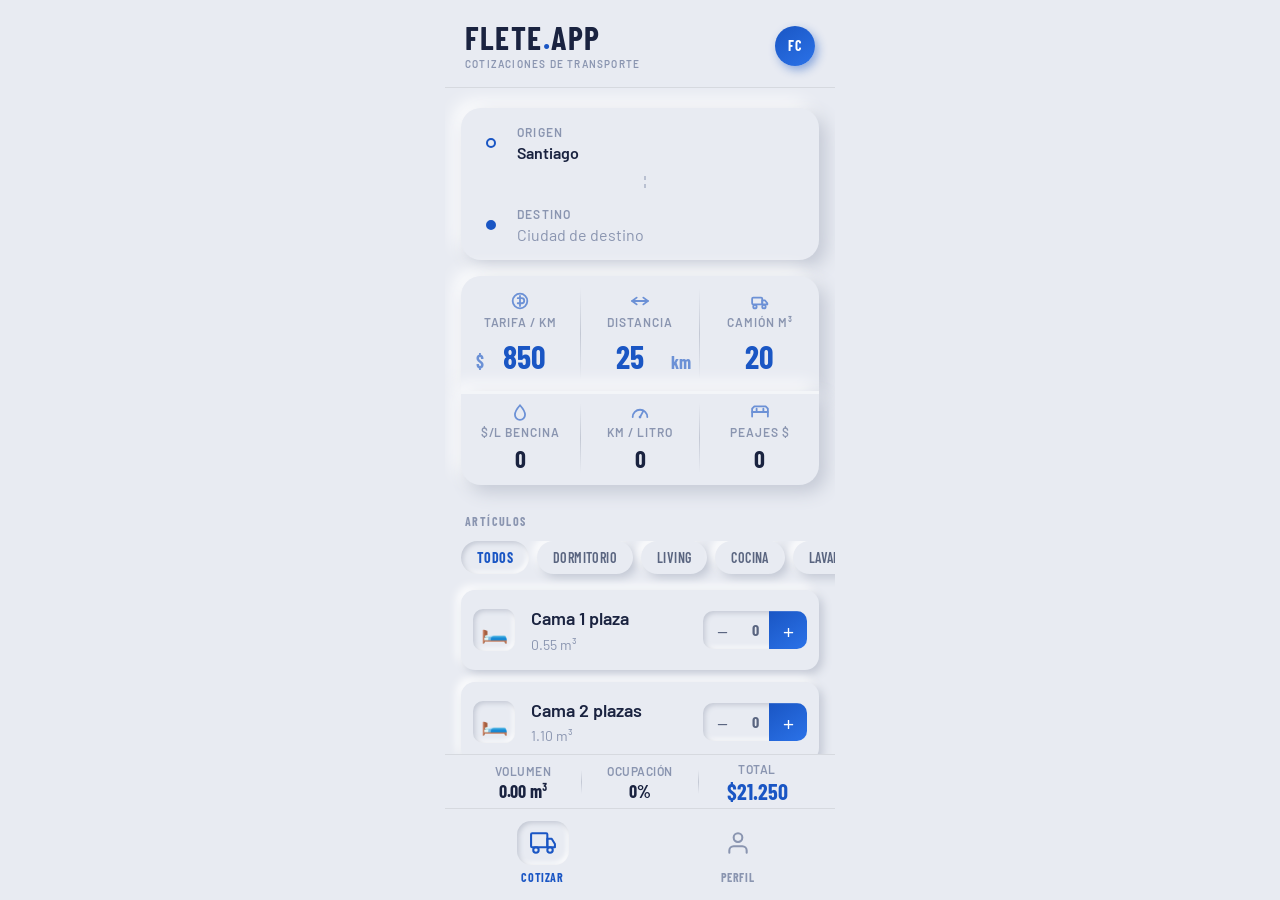
==== commit d04b5324: "fix: limpiar todo completo, borrar historial, origen editable como select - Limpiar todo resetea des" ====
--- a/index.html
+++ b/index.html
@@ -42,8 +42,55 @@
           </div>
           <div class="od-data">
             <label for="input-origen">Origen</label>
-            <input id="input-origen" type="text" value="Santiago" readonly
-                   aria-label="Ciudad de origen" class="od-fixed" />
+            <select id="input-origen" aria-label="Ciudad de origen" class="od-select">
+              <option value="Santiago" selected>Santiago</option>
+              <option value="Arica">Arica</option>
+              <option value="Iquique">Iquique</option>
+              <option value="Tocopilla">Tocopilla</option>
+              <option value="Antofagasta">Antofagasta</option>
+              <option value="Calama">Calama</option>
+              <option value="Mejillones">Mejillones</option>
+              <option value="Copiapó">Copiapó</option>
+              <option value="Vallenar">Vallenar</option>
+              <option value="La Serena">La Serena</option>
+              <option value="Coquimbo">Coquimbo</option>
+              <option value="Ovalle">Ovalle</option>
+              <option value="Illapel">Illapel</option>
+              <option value="Los Vilos">Los Vilos</option>
+              <option value="Valparaíso">Valparaíso</option>
+              <option value="Viña del Mar">Viña del Mar</option>
+              <option value="Quilpué">Quilpué</option>
+              <option value="Villa Alemana">Villa Alemana</option>
+              <option value="San Antonio">San Antonio</option>
+              <option value="Rancagua">Rancagua</option>
+              <option value="San Fernando">San Fernando</option>
+              <option value="Curicó">Curicó</option>
+              <option value="Talca">Talca</option>
+              <option value="Constitución">Constitución</option>
+              <option value="Linares">Linares</option>
+              <option value="Chillán">Chillán</option>
+              <option value="Los Ángeles">Los Ángeles</option>
+              <option value="Concepción">Concepción</option>
+              <option value="Talcahuano">Talcahuano</option>
+              <option value="Coronel">Coronel</option>
+              <option value="Lebu">Lebu</option>
+              <option value="Cañete">Cañete</option>
+              <option value="Temuco">Temuco</option>
+              <option value="Villarrica">Villarrica</option>
+              <option value="Pucón">Pucón</option>
+              <option value="Angol">Angol</option>
+              <option value="Valdivia">Valdivia</option>
+              <option value="La Unión">La Unión</option>
+              <option value="Osorno">Osorno</option>
+              <option value="Puerto Montt">Puerto Montt</option>
+              <option value="Puerto Varas">Puerto Varas</option>
+              <option value="Ancud">Ancud</option>
+              <option value="Castro">Castro</option>
+              <option value="Coyhaique">Coyhaique</option>
+              <option value="Puerto Aysén">Puerto Aysén</option>
+              <option value="Punta Arenas">Punta Arenas</option>
+              <option value="Puerto Natales">Puerto Natales</option>
+            </select>
           </div>
         </div>
         <div class="od-line"><div class="od-line-inner"></div></div>
--- a/css/styles.css
+++ b/css/styles.css
@@ -274,8 +274,6 @@
   padding: 0;
 }
 .od-data input::placeholder { color: var(--sub); font-weight: var(--fw-base); }
-.od-data input.od-fixed { color: var(--mid); cursor: default; }
-
 .od-select {
   font-size: var(--text-md);
   font-weight: var(--fw-bold);
@@ -921,6 +919,7 @@
 }
 .hcard-cliente { font-size: var(--text-lg); font-weight: var(--fw-bold); color: var(--text); }
 .hcard-fecha { font-size: var(--text-sm); font-weight: var(--fw-black); color: var(--sub); text-transform: uppercase; letter-spacing: 0.5px; }
+.hcard-ruta  { font-size: var(--text-sm); color: var(--accent); font-weight: var(--fw-bold); margin-bottom: 2px; }
 .hcard-items { font-size: var(--text-base); color: var(--mid); line-height: var(--lh-relaxed); }
 
 .hcard-footer {
@@ -944,6 +943,17 @@
   transition: box-shadow 0.15s;
 }
 .hcard-btn:active { box-shadow: var(--neu-in-sm); color: var(--accent); }
+
+.hcard-btn-delete {
+  font-size: var(--text-lg);
+  font-weight: var(--fw-bold);
+  color: var(--sub);
+  line-height: 1;
+  padding: 0 var(--sp-1);
+  transition: color 0.15s;
+  flex-shrink: 0;
+}
+.hcard-btn-delete:active { color: var(--danger); }
 
 /* ─── DARK MODE ──────────────────────────────────────────────────────────────── */
 @media (prefers-color-scheme: dark) {
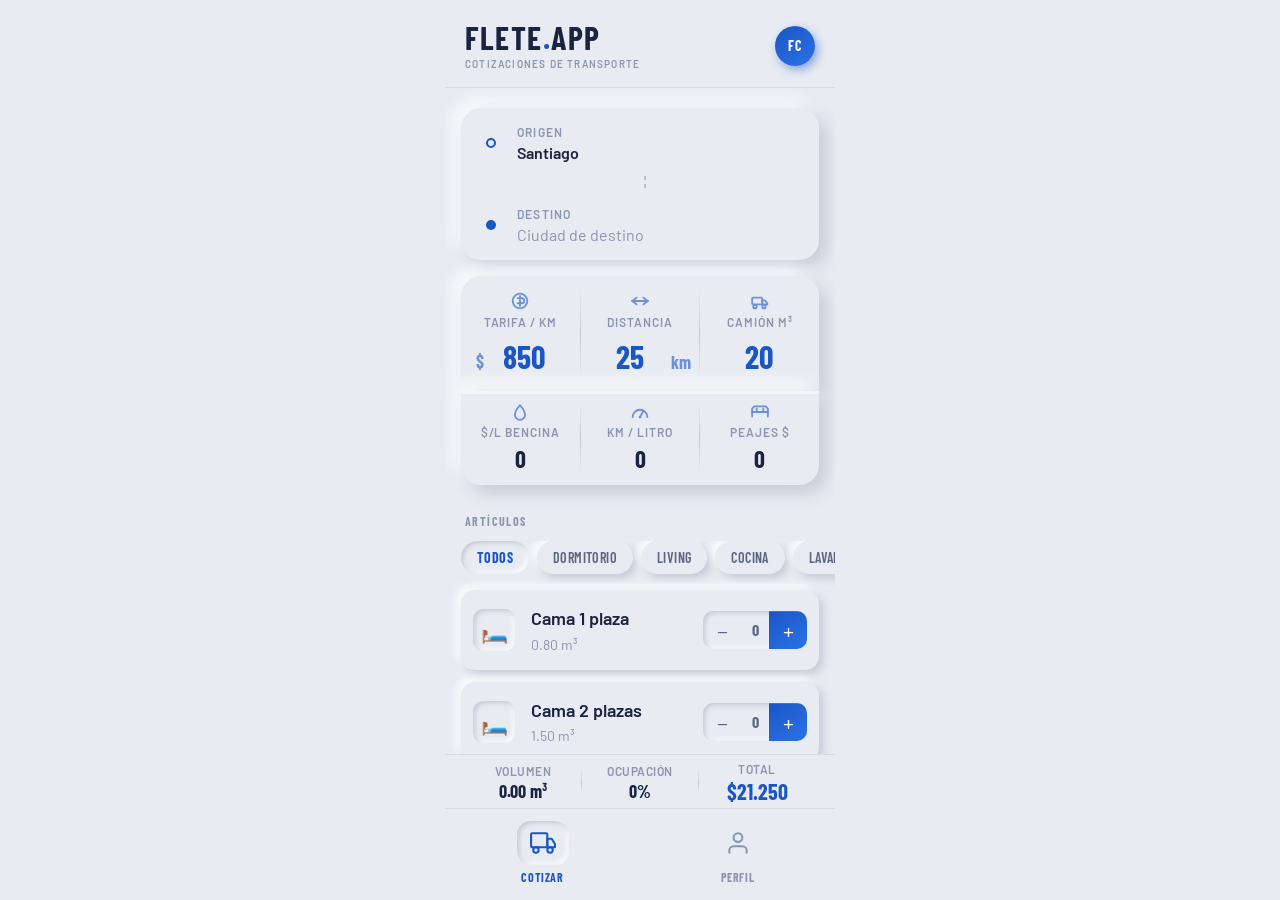
==== commit 6e7131cd: "fix(catalog): corregir volúmenes y terminología de artículos 22 volúmenes ajustados a caja envolvent" ====
--- a/index.html
+++ b/index.html
@@ -270,7 +270,7 @@
         <button class="tab"        data-cat="living"     role="tab" aria-selected="false">Living</button>
         <button class="tab"        data-cat="cocina"     role="tab" aria-selected="false">Cocina</button>
         <button class="tab"        data-cat="lavadero"   role="tab" aria-selected="false">Lavadero</button>
-        <button class="tab"        data-cat="despacho"   role="tab" aria-selected="false">Despacho</button>
+        <button class="tab"        data-cat="estudio"    role="tab" aria-selected="false">Estudio</button>
         <button class="tab"        data-cat="terraza"    role="tab" aria-selected="false">Terraza</button>
         <button class="tab"        data-cat="cajas"      role="tab" aria-selected="false">Cajas</button>
       </div>
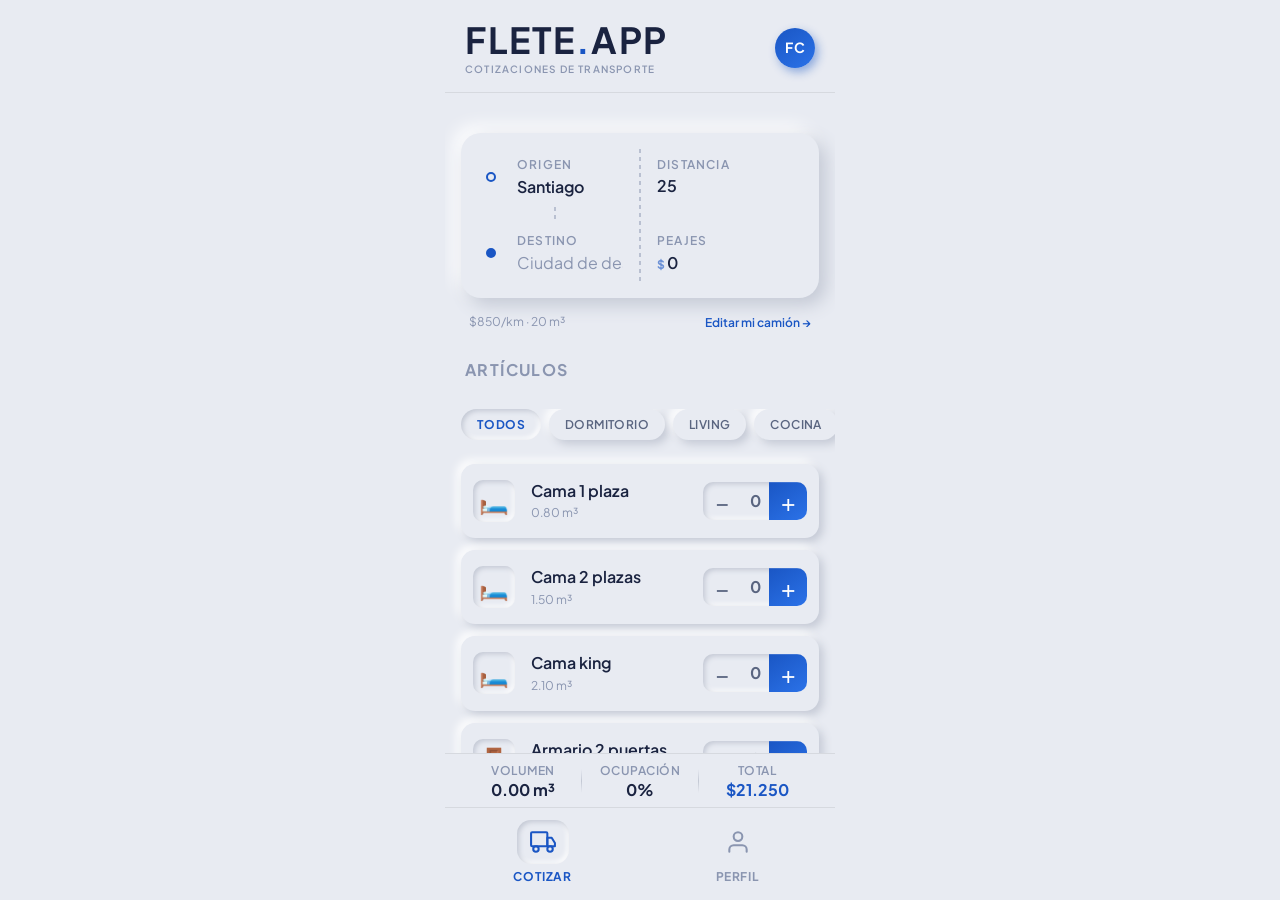
==== commit 1cd1245d: "fix(cotizar): simetria O/D card, formato CLP y limites en inputs numericos - Unifica tipografia de v" ====
--- a/index.html
+++ b/index.html
@@ -2,7 +2,7 @@
 <html lang="es">
 <head>
   <meta charset="UTF-8" />
-  <meta name="viewport" content="width=device-width, initial-scale=1.0, maximum-scale=1.0, user-scalable=no" />
+  <meta name="viewport" content="width=device-width, initial-scale=1.0, maximum-scale=1.0, user-scalable=no, viewport-fit=cover" />
   <meta name="theme-color" content="#E8EBF2" media="(prefers-color-scheme: light)" />
   <meta name="theme-color" content="#1C1917" media="(prefers-color-scheme: dark)" />
   <meta name="mobile-web-app-capable" content="yes" />
@@ -16,7 +16,7 @@
   <title>FleteApp · Cotizador de transporte</title>
   <link rel="preconnect" href="https://fonts.googleapis.com" />
   <link rel="preconnect" href="https://fonts.gstatic.com" crossorigin />
-  <link href="https://fonts.googleapis.com/css2?family=Barlow+Condensed:wght@700&family=Barlow:wght@400;500;600&display=swap" rel="stylesheet" />
+  <link href="https://fonts.googleapis.com/css2?family=Plus+Jakarta+Sans:wght@400;500;600;700;800&display=swap" rel="stylesheet" />
   <link rel="stylesheet" href="css/styles.css" />
 </head>
 <body>
@@ -36,6 +36,8 @@
 
       <!-- O/D Card -->
       <div class="od-card">
+       <div class="od-row">
+        <div class="od-col">
         <div class="od-field">
           <div class="od-marker">
             <div class="od-dot"></div>
@@ -151,115 +153,44 @@
             </select>
           </div>
         </div>
-        <div class="od-km-hint" id="od-km-hint" hidden>
-          ~&thinsp;<span class="od-km-value" id="od-km-value">0</span>&thinsp;km desde Santiago
-        </div>
-      </div>
-
-      <!-- Config card -->
-      <div class="config-card">
-
-        <div class="config-field">
-          <div class="cfg-icon" aria-hidden="true">
-            <svg width="18" height="18" viewBox="0 0 16 16" fill="none" stroke="currentColor" stroke-width="1.6" stroke-linecap="round">
-              <circle cx="8" cy="8" r="6.5"/>
-              <path d="M8 3.5v9M6 5.5h3.5a2 2 0 0 1 0 4.5H6"/>
-            </svg>
-          </div>
-          <label for="cfg-tarifa">Tarifa / km</label>
-          <div class="config-value-wrap">
-            <span class="config-sym" aria-hidden="true">$</span>
-            <input id="cfg-tarifa" type="number" value="850" inputmode="numeric" pattern="[0-9]*"
-                   aria-label="Tarifa por kilómetro en pesos" />
-          </div>
-        </div>
-
-        <div class="config-divider" aria-hidden="true"></div>
-
-        <div class="config-field">
-          <div class="cfg-icon" aria-hidden="true">
-            <svg width="18" height="18" viewBox="0 0 16 16" fill="none" stroke="currentColor" stroke-width="1.6" stroke-linecap="round" stroke-linejoin="round">
-              <line x1="1" y1="8" x2="15" y2="8"/>
-              <polyline points="11,5 15,8 11,11"/>
-              <polyline points="5,5 1,8 5,11"/>
-            </svg>
-          </div>
-          <label for="cfg-distancia">Distancia</label>
-          <div class="config-value-wrap">
-            <input id="cfg-distancia" type="number" value="25" inputmode="numeric" pattern="[0-9]*"
-                   aria-label="Distancia en kilómetros" />
-            <span class="config-sym" aria-hidden="true">km</span>
-          </div>
-        </div>
-
-        <div class="config-divider" aria-hidden="true"></div>
-
-        <div class="config-field">
-          <div class="cfg-icon" aria-hidden="true">
-            <svg width="18" height="18" viewBox="0 0 16 16" fill="none" stroke="currentColor" stroke-width="1.6" stroke-linecap="round" stroke-linejoin="round">
-              <rect x="1" y="5" width="9" height="6" rx="1"/>
-              <path d="M10 7.5h2.5l2 2.5v1H10V7.5z"/>
-              <circle cx="3.5" cy="13" r="1.5"/>
-              <circle cx="11.5" cy="13" r="1.5"/>
-            </svg>
-          </div>
-          <label for="cfg-capacidad">Camión m³</label>
-          <div class="config-value-wrap">
-            <input id="cfg-capacidad" type="number" value="20" inputmode="numeric" pattern="[0-9]*"
-                   aria-label="Capacidad del camión en metros cúbicos" />
-          </div>
-        </div>
-
-      </div>
-
-      <p class="tarifa-warn" id="tarifa-warn" hidden>⚠ Tarifa en $0 — verifica antes de compartir</p>
-
-      <!-- Config extra: costos adicionales -->
-      <div class="config-extra">
-
-        <div class="config-extra-field">
-          <div class="cfg-icon" aria-hidden="true">
-            <svg width="18" height="18" viewBox="0 0 16 16" fill="none" stroke="currentColor" stroke-width="1.6" stroke-linecap="round">
-              <path d="M8 2C8 2 3.5 7 3.5 10.5a4.5 4.5 0 0 0 9 0C12.5 7 8 2 8 2z"/>
-            </svg>
-          </div>
-          <label for="input-bencina-litro">$/L bencina</label>
-          <input id="input-bencina-litro" type="number" value="0" inputmode="numeric" pattern="[0-9]*"
-                 aria-label="Precio por litro de bencina" />
-        </div>
-
-        <div class="config-divider" aria-hidden="true"></div>
-
-        <div class="config-extra-field">
-          <div class="cfg-icon" aria-hidden="true">
-            <svg width="18" height="18" viewBox="0 0 16 16" fill="none" stroke="currentColor" stroke-width="1.6" stroke-linecap="round">
-              <path d="M1.5 12.5a6.5 6.5 0 1 1 13 0"/>
-              <line x1="8" y1="12.5" x2="11" y2="7"/>
-              <circle cx="8" cy="12.5" r="1.2" fill="currentColor" stroke="none"/>
-            </svg>
-          </div>
-          <label for="input-bencina-rendimiento">km / litro</label>
-          <input id="input-bencina-rendimiento" type="number" value="0" inputmode="numeric" pattern="[0-9]*"
-                 aria-label="Rendimiento en kilómetros por litro" />
-        </div>
-
-        <div class="config-divider" aria-hidden="true"></div>
-
-        <div class="config-extra-field">
-          <div class="cfg-icon" aria-hidden="true">
-            <svg width="18" height="18" viewBox="0 0 16 16" fill="none" stroke="currentColor" stroke-width="1.6" stroke-linecap="round" stroke-linejoin="round">
-              <path d="M1 12V5l2-2h10l2 2v7"/>
-              <line x1="1" y1="8" x2="15" y2="8"/>
-              <line x1="5" y1="5" x2="5" y2="8"/>
-              <line x1="11" y1="5" x2="11" y2="8"/>
-            </svg>
-          </div>
-          <label for="input-peajes">Peajes $</label>
-          <input id="input-peajes" type="number" value="0" inputmode="numeric" pattern="[0-9]*"
-                 aria-label="Costo total de peajes" />
-        </div>
-
-      </div>
+        </div>
+
+        <div class="od-col-divider" aria-hidden="true"></div>
+
+        <div class="od-col od-col-stats">
+          <div class="od-stat">
+            <label for="cfg-distancia">Distancia</label>
+            <div class="od-stat-value">
+              <input id="cfg-distancia" type="number" value="25" inputmode="numeric" pattern="[0-9]*" size="4" maxlength="4"
+                     aria-label="Distancia en kilómetros" />
+              <span class="config-sym" aria-hidden="true">km</span>
+            </div>
+          </div>
+
+          <div class="od-stat">
+            <label for="input-peajes">Peajes</label>
+            <div class="od-stat-value">
+              <span class="config-sym" aria-hidden="true">$</span>
+              <input id="input-peajes" type="text" value="0" inputmode="numeric" pattern="[0-9.]*" size="4" maxlength="9"
+                     aria-label="Costo total de peajes" />
+            </div>
+          </div>
+        </div>
+       </div>
+      </div>
+
+      <!-- Defaults del camión — viven en Perfil, se leen aquí en silencio -->
+      <div class="truck-summary" id="truck-summary">
+        <span class="truck-summary-text" id="truck-summary-text">$850/km · 20 m³</span>
+        <button type="button" class="truck-summary-edit" id="btn-editar-camion">Editar mi camión →</button>
+      </div>
+
+      <p class="tarifa-warn" id="tarifa-warn" hidden>⚠ Tarifa en $0 — edítala en "Editar mi camión"</p>
+
+      <input type="hidden" id="cfg-tarifa" value="850" />
+      <input type="hidden" id="cfg-capacidad" value="20" />
+      <input type="hidden" id="input-bencina-litro" value="0" />
+      <input type="hidden" id="input-bencina-rendimiento" value="0" />
 
       <!-- Artículos -->
       <p class="section-label">Artículos</p>
@@ -310,14 +241,6 @@
             <span class="summary-row-label">Viajes necesarios</span>
             <span class="summary-row-value viajes-value" id="stat-viajes">2</span>
           </div>
-          <div class="summary-row">
-            <span class="summary-row-label">Volumen total</span>
-            <span class="summary-row-value" id="stat-volume">0.00 m³</span>
-          </div>
-          <div class="summary-row">
-            <span class="summary-row-label">Costo total</span>
-            <span class="summary-row-value accent" id="stat-costo">$0</span>
-          </div>
           <div class="summary-row last">
             <span class="summary-row-label">Distancia</span>
             <span class="summary-row-value" id="stat-distancia">25 km</span>
@@ -344,17 +267,6 @@
           <span class="btn-total-label">Generar cotización</span>
           <span class="btn-total-price" id="btn-total-price">$0</span>
         </button>
-        <button class="btn-share" aria-label="Compartir cotización">
-          <svg width="20" height="20" viewBox="0 0 24 24" fill="none"
-               stroke="currentColor" stroke-width="2.2"
-               stroke-linecap="round" stroke-linejoin="round" aria-hidden="true">
-            <circle cx="18" cy="5"  r="3"/>
-            <circle cx="6"  cy="12" r="3"/>
-            <circle cx="18" cy="19" r="3"/>
-            <line x1="8.59"  y1="13.51" x2="15.42" y2="17.49"/>
-            <line x1="15.41" y1="6.51"  x2="8.59"  y2="10.49"/>
-          </svg>
-        </button>
       </div>
 
       <div class="action-secondary">
@@ -366,6 +278,15 @@
 
     <!-- ── Vista: Perfil ────────────────────── -->
     <div id="view-perfil" class="main hidden" aria-label="Perfil">
+
+      <div class="perfil-header">
+        <button type="button" class="perfil-back" id="btn-volver-perfil" aria-label="Volver a cotizar">
+          <svg width="14" height="14" viewBox="0 0 16 16" fill="none" stroke="currentColor" stroke-width="2" stroke-linecap="round" stroke-linejoin="round" aria-hidden="true">
+            <path d="M10 3 5 8l5 5"/>
+          </svg>
+          Volver
+        </button>
+      </div>
 
       <p class="section-label" style="margin-top:4px;">Tus datos</p>
       <div class="config-card">
@@ -394,8 +315,8 @@
           <label for="prof-tarifa">Tarifa / km</label>
           <div class="config-value-wrap">
             <span class="config-sym" aria-hidden="true">$</span>
-            <input id="prof-tarifa" type="number" value="850"
-                   inputmode="numeric" pattern="[0-9]*"
+            <input id="prof-tarifa" type="text" value="850"
+                   inputmode="numeric" pattern="[0-9.]*" size="3" maxlength="7"
                    aria-label="Tarifa base por kilómetro" />
           </div>
         </div>
@@ -412,7 +333,7 @@
           <label for="prof-capacidad">Capacidad</label>
           <div class="config-value-wrap">
             <input id="prof-capacidad" type="number" value="20"
-                   inputmode="numeric" pattern="[0-9]*"
+                   inputmode="numeric" pattern="[0-9]*" size="2" maxlength="3"
                    aria-label="Capacidad del camión en metros cúbicos" />
             <span class="config-sym" aria-hidden="true">m³</span>
           </div>
@@ -428,8 +349,8 @@
             </svg>
           </div>
           <label for="prof-bencina">$/L bencina</label>
-          <input id="prof-bencina" type="number" value="0"
-                 inputmode="numeric" pattern="[0-9]*"
+          <input id="prof-bencina" type="text" value="0"
+                 inputmode="numeric" pattern="[0-9.]*" size="1" maxlength="5"
                  aria-label="Precio por litro de bencina" />
         </div>
         <div class="config-divider" aria-hidden="true"></div>
@@ -443,7 +364,7 @@
           </div>
           <label for="prof-rendimiento">km / litro</label>
           <input id="prof-rendimiento" type="number" value="0"
-                 inputmode="numeric" pattern="[0-9]*"
+                 inputmode="numeric" pattern="[0-9]*" size="1" maxlength="2"
                  aria-label="Rendimiento en kilómetros por litro" />
         </div>
       </div>
@@ -505,6 +426,8 @@
 
     </nav>
 
+    <div class="toast" id="toast" role="status" aria-live="polite"></div>
+
   </div>
 
   <script src="js/catalog.js"></script>
--- a/css/styles.css
+++ b/css/styles.css
@@ -43,10 +43,10 @@
   --text-sm:   0.75rem;
   --text-base: 0.875rem;
   --text-md:   1rem;
-  --text-lg:   1.125rem;
-  --text-xl:   1.375rem;
-  --text-2xl:  1.5rem;
-  --text-3xl:  2rem;
+  --text-lg:   1.25rem;
+  --text-xl:   1.5rem;
+  --text-2xl:  1.75rem;
+  --text-3xl:  2.25rem;
 
   /* Espaciado */
   --sp-1: 0.25rem;
@@ -84,7 +84,7 @@
 body {
   background: var(--bg);
   color: var(--text);
-  font-family: 'Barlow', sans-serif;
+  font-family: 'Plus Jakarta Sans', sans-serif;
   font-weight: var(--fw-base);
   line-height: var(--lh-base);
   height: 100%;
@@ -133,7 +133,7 @@
   display: flex;
   align-items: center;
   justify-content: space-between;
-  padding: var(--sp-5) var(--sp-5) var(--sp-4);
+  padding: calc(var(--sp-5) + env(safe-area-inset-top, 0px)) var(--sp-5) var(--sp-4);
   background: var(--bg);
   border-bottom: 1px solid var(--separator);
 }
@@ -145,7 +145,7 @@
 }
 
 .logo {
-  font-family: 'Barlow Condensed', sans-serif;
+  font-family: 'Plus Jakarta Sans', sans-serif;
   font-weight: var(--fw-black);
   font-size: var(--text-3xl);
   letter-spacing: 1.5px;
@@ -170,7 +170,7 @@
   display: flex;
   align-items: center;
   justify-content: center;
-  font-family: 'Barlow Condensed', sans-serif;
+  font-family: 'Plus Jakarta Sans', sans-serif;
   font-weight: var(--fw-black);
   font-size: var(--text-base);
   color: #fff;
@@ -193,11 +193,11 @@
 
 /* ─── O/D CARD ───────────────────────────────────────────────────────────────── */
 .od-card {
-  margin: 0 var(--sp-4) var(--sp-4);
+  margin: 20px var(--sp-4) var(--sp-4);
   background: var(--bg);
   border-radius: var(--r-lg);
   box-shadow: var(--neu-up);
-  padding: var(--sp-1) var(--sp-4);
+  padding: var(--sp-4) var(--sp-4);
   display: flex;
   flex-direction: column;
 }
@@ -206,7 +206,7 @@
   display: flex;
   align-items: center;
   gap: var(--sp-3);
-  padding: var(--sp-3) 0;
+  padding: var(--sp-2) 0;
 }
 
 .od-marker {
@@ -286,27 +286,74 @@
   appearance: none;
   -webkit-appearance: none;
   cursor: pointer;
-  font-family: 'Barlow', sans-serif;
+  font-family: 'Plus Jakarta Sans', sans-serif;
 }
 .od-select.placeholder { color: var(--sub); font-weight: var(--fw-base); }
 .od-select option { color: initial; background: initial; font-weight: 400; }
 
-.od-km-hint {
-  display: flex;
-  align-items: center;
-  justify-content: flex-end;
-  gap: var(--sp-1);
-  padding: 0 var(--sp-1) var(--sp-3);
-  font-size: var(--text-sm);
-  font-weight: var(--fw-bold);
-  color: var(--accent);
-  opacity: 0.85;
-}
-.od-km-hint[hidden] { display: none; }
-.od-km-value {
-  font-family: 'Barlow Condensed', sans-serif;
+.od-row {
+  display: flex;
+  align-items: stretch;
+}
+
+.od-col {
+  flex: 1;
+  min-width: 0;
+  display: flex;
+  flex-direction: column;
+  justify-content: center;
+}
+
+.od-col-divider {
+  width: 2px;
+  flex-shrink: 0;
+  margin: 0 var(--sp-4);
+  background: repeating-linear-gradient(
+    to bottom,
+    var(--sub) 0px, var(--sub) 4px,
+    transparent 4px, transparent 8px
+  );
+  opacity: 0.5;
+}
+
+.od-col-stats {
+  gap: var(--sp-5);
+  padding: 0;
+}
+
+.od-stat {
+  display: flex;
+  flex-direction: column;
+  align-items: flex-start;
+  gap: 2px;
+  padding: var(--sp-2) 0;
+}
+
+.od-stat label {
+  font-size: var(--text-sm);
+  font-weight: var(--fw-bold);
+  letter-spacing: 0.1em;
+  text-transform: uppercase;
+  color: var(--sub);
+}
+
+.od-stat-value {
+  display: flex;
+  align-items: baseline;
+  gap: 2px;
+}
+
+.od-stat-value input {
+  font-family: 'Plus Jakarta Sans', sans-serif;
   font-size: var(--text-md);
-  font-weight: var(--fw-black);
+  font-weight: var(--fw-bold);
+  color: var(--text);
+  background: none;
+  border: none;
+  outline: none;
+  width: auto;
+  min-width: 1.5ch;
+  max-width: 100%;
 }
 
 /* ─── CONFIG CARD ────────────────────────────────────────────────────────────── */
@@ -358,22 +405,23 @@
 }
 
 .config-sym {
-  font-family: 'Barlow Condensed', sans-serif;
-  font-weight: var(--fw-black);
-  font-size: var(--text-lg);
+  font-family: 'Plus Jakarta Sans', sans-serif;
+  font-weight: var(--fw-black);
+  font-size: var(--text-sm);
   color: var(--accent);
   opacity: 0.6;
   flex-shrink: 0;
 }
 
 .config-field input {
-  font-family: 'Barlow Condensed', sans-serif;
-  font-size: 2rem;
+  font-family: 'Plus Jakarta Sans', sans-serif;
+  font-size: var(--text-3xl);
   font-weight: var(--fw-black);
   color: var(--accent);
   text-align: center;
-  width: 80px;
-  min-width: 0;
+  width: auto;
+  min-width: 1.5ch;
+  max-width: 100%;
 }
 
 .config-divider {
@@ -383,6 +431,36 @@
   flex-shrink: 0;
 }
 
+.config-field.money input {
+  font-size: var(--text-2xl);
+  width: 70px;
+}
+
+/* ─── TRUCK SUMMARY (defaults de Perfil, solo lectura) ─────────────────────────── */
+.truck-summary {
+  display: flex;
+  align-items: center;
+  justify-content: space-between;
+  gap: var(--sp-3);
+  margin: var(--sp-3) var(--sp-4) 0;
+  padding: 0 var(--sp-2);
+}
+
+.truck-summary-text {
+  font-size: var(--text-sm);
+  color: var(--sub);
+}
+
+.truck-summary-edit {
+  font-size: var(--text-sm);
+  font-weight: var(--fw-bold);
+  color: var(--accent);
+  background: none;
+  border: none;
+  padding: 0;
+  white-space: nowrap;
+}
+
 /* ─── CONFIG EXTRA ───────────────────────────────────────────────────────────── */
 .config-extra {
   margin: 0 var(--sp-4) var(--sp-5);
@@ -416,26 +494,69 @@
 }
 
 .config-extra-field input {
-  font-family: 'Barlow Condensed', sans-serif;
+  font-family: 'Plus Jakarta Sans', sans-serif;
   font-size: var(--text-2xl);
   font-weight: var(--fw-black);
   color: var(--text);
   text-align: center;
-  width: 70px;
-  min-width: 0;
+  width: auto;
+  min-width: 1.5ch;
+  max-width: 100%;
+}
+
+/* ─── PERFIL HEADER (volver) ─────────────────────────────────────────────────── */
+.perfil-header {
+  padding: 0 var(--sp-5);
+  margin-top: 4px;
+}
+
+.perfil-back {
+  display: inline-flex;
+  align-items: center;
+  gap: 5px;
+  font-size: var(--text-md);
+  font-weight: var(--fw-bold);
+  color: var(--accent);
+  background: none;
+  border: none;
+  padding: var(--sp-1) 0;
+}
+
+/* ─── TOAST (confirmación de acciones) ───────────────────────────────────────── */
+.toast {
+  position: fixed;
+  left: 50%;
+  bottom: calc(84px + env(safe-area-inset-bottom, 0px));
+  transform: translateX(-50%) translateY(8px);
+  background: var(--text);
+  color: var(--bg);
+  font-size: var(--text-base);
+  font-weight: var(--fw-bold);
+  padding: var(--sp-3) var(--sp-5);
+  border-radius: var(--r-md);
+  box-shadow: var(--neu-sm);
+  opacity: 0;
+  pointer-events: none;
+  transition: opacity 0.2s, transform 0.2s;
+  z-index: 50;
+  white-space: nowrap;
+}
+.toast.show {
+  opacity: 1;
+  transform: translateX(-50%) translateY(0);
 }
 
 /* ─── SECTION LABELS ─────────────────────────────────────────────────────────── */
 .section-label {
-  font-family: 'Barlow Condensed', sans-serif;
-  font-size: var(--text-sm);
+  font-family: 'Plus Jakarta Sans', sans-serif;
+  font-size: var(--text-md);
   font-weight: var(--fw-black);
   letter-spacing: 1.4px;
   text-transform: uppercase;
   color: var(--sub);
   padding: 0 var(--sp-5);
   margin-top: var(--sp-7);
-  margin-bottom: var(--sp-3);
+  margin-bottom: var(--sp-7);
 }
 .section-label.top-gap { margin-top: 2.5rem; }
 
@@ -443,7 +564,7 @@
 .tabs {
   display: flex;
   gap: var(--sp-2);
-  padding: 0 var(--sp-4) var(--sp-4);
+  padding: 0 var(--sp-4) var(--sp-6);
   overflow-x: auto;
   scrollbar-width: none;
 }
@@ -451,8 +572,8 @@
 
 .tab {
   flex-shrink: 0;
-  font-family: 'Barlow Condensed', sans-serif;
-  font-size: var(--text-base);
+  font-family: 'Plus Jakarta Sans', sans-serif;
+  font-size: var(--text-sm);
   font-weight: var(--fw-bold);
   letter-spacing: 0.4px;
   text-transform: uppercase;
@@ -493,7 +614,7 @@
 }
 
 .article-icon {
-  font-size: 1.375rem;
+  font-size: var(--text-xl);
   width: 42px;
   height: 42px;
   display: flex;
@@ -514,7 +635,7 @@
 }
 
 .article-name {
-  font-size: var(--text-lg);
+  font-size: var(--text-md);
   font-weight: var(--fw-bold);
   color: var(--text);
   white-space: nowrap;
@@ -524,7 +645,7 @@
 .article-card.selected .article-name { color: var(--accent); }
 
 .article-volume {
-  font-size: var(--text-base);
+  font-size: var(--text-sm);
   color: var(--sub);
 }
 
@@ -561,7 +682,7 @@
   min-width: 28px;
   padding: 0 var(--sp-1);
   text-align: center;
-  font-family: 'Barlow Condensed', sans-serif;
+  font-family: 'Plus Jakarta Sans', sans-serif;
   font-size: var(--text-md);
   font-weight: var(--fw-black);
   color: var(--mid);
@@ -608,7 +729,7 @@
 }
 
 .occupancy-pct {
-  font-family: 'Barlow Condensed', sans-serif;
+  font-family: 'Plus Jakarta Sans', sans-serif;
   font-size: var(--text-lg);
   font-weight: var(--fw-black);
   color: var(--accent);
@@ -649,7 +770,7 @@
 }
 
 .summary-row-value {
-  font-family: 'Barlow Condensed', sans-serif;
+  font-family: 'Plus Jakarta Sans', sans-serif;
   font-size: var(--text-xl);
   font-weight: var(--fw-black);
   color: var(--text);
@@ -684,10 +805,10 @@
   border-radius: var(--r-md);
   box-shadow: var(--neu-in);
   padding: var(--sp-3) var(--sp-4);
-  font-size: var(--text-base);
+  font-size: var(--text-md);
   font-weight: var(--fw-mid);
   color: var(--text);
-  font-family: 'Barlow', sans-serif;
+  font-family: 'Plus Jakarta Sans', sans-serif;
 }
 #input-cliente::placeholder { color: var(--sub); font-weight: var(--fw-base); }
 #input-cliente:focus { box-shadow: var(--neu-in), 0 0 0 2px rgba(26,86,196,0.2); }
@@ -723,30 +844,13 @@
 }
 
 .btn-total-price {
-  font-family: 'Barlow Condensed', sans-serif;
+  font-family: 'Plus Jakarta Sans', sans-serif;
   font-size: var(--text-3xl);
   font-weight: var(--fw-black);
   color: #fff;
   line-height: var(--lh-tight);
 }
 
-.btn-share {
-  width: 62px;
-  background: var(--bg);
-  border-radius: var(--r-lg);
-  box-shadow: var(--neu-sm);
-  display: flex;
-  align-items: center;
-  justify-content: center;
-  color: var(--mid);
-  flex-shrink: 0;
-  transition: box-shadow 0.15s, color 0.15s;
-}
-.btn-share:active {
-  box-shadow: var(--neu-in-sm);
-  color: var(--accent);
-}
-
 /* ─── ACTION SECONDARY ───────────────────────────────────────────────────────── */
 .action-secondary {
   display: flex;
@@ -758,7 +862,7 @@
   background: transparent;
   color: var(--sub);
   font-size: var(--text-sm);
-  font-family: 'Barlow', sans-serif;
+  font-family: 'Plus Jakarta Sans', sans-serif;
   padding: var(--sp-2) var(--sp-4);
   letter-spacing: 0.3px;
   text-decoration: underline;
@@ -798,13 +902,13 @@
 }
 
 .sbar-value {
-  font-family: 'Barlow Condensed', sans-serif;
-  font-size: var(--text-lg);
+  font-family: 'Plus Jakarta Sans', sans-serif;
+  font-size: var(--text-md);
   font-weight: var(--fw-black);
   color: var(--text);
   line-height: 1;
 }
-.sbar-value.accent { color: var(--accent); font-size: var(--text-xl); }
+.sbar-value.accent { color: var(--accent); font-size: var(--text-md); }
 
 .sbar-divider {
   width: 1px;
@@ -859,7 +963,7 @@
 .nav-dot { display: none; }
 
 .nav-label {
-  font-family: 'Barlow Condensed', sans-serif;
+  font-family: 'Plus Jakarta Sans', sans-serif;
   font-size: var(--text-sm);
   font-weight: var(--fw-black);
   letter-spacing: 0.6px;
@@ -929,7 +1033,7 @@
   margin-top: 2px;
 }
 .hcard-stat { font-size: var(--text-sm); color: var(--sub); flex: 1; }
-.hcard-costo { font-family: 'Barlow Condensed', sans-serif; font-size: var(--text-xl); font-weight: var(--fw-black); color: var(--accent); }
+.hcard-costo { font-family: 'Plus Jakarta Sans', sans-serif; font-size: var(--text-xl); font-weight: var(--fw-black); color: var(--accent); }
 
 .hcard-btn {
   font-size: var(--text-sm);
@@ -992,7 +1096,7 @@
 .viajes-row[hidden] { display: none; }
 .viajes-row .summary-row-label { font-weight: var(--fw-bold); color: var(--warn); }
 .viajes-value {
-  font-family: 'Barlow Condensed', sans-serif;
+  font-family: 'Plus Jakarta Sans', sans-serif;
   font-size: var(--text-xl);
   font-weight: var(--fw-black);
   color: var(--warn);
@@ -1023,8 +1127,8 @@
   border-radius: var(--r-md);
   box-shadow: var(--neu-in-sm);
   padding: var(--sp-3) var(--sp-3);
-  font-size: var(--text-base);
-  font-family: 'Barlow', sans-serif;
+  font-size: var(--text-md);
+  font-family: 'Plus Jakarta Sans', sans-serif;
   color: var(--text);
 }
 .custom-item-form input[type="text"]::placeholder { color: var(--sub); }
@@ -1036,8 +1140,8 @@
   border-radius: var(--r-md);
   box-shadow: var(--neu-in-sm);
   padding: var(--sp-3) var(--sp-2);
-  font-size: var(--text-base);
-  font-family: 'Barlow', sans-serif;
+  font-size: var(--text-md);
+  font-family: 'Plus Jakarta Sans', sans-serif;
   text-align: center;
   color: var(--text);
 }
@@ -1051,7 +1155,7 @@
   color: #fff;
   font-size: var(--text-xl);
   font-weight: var(--fw-black);
-  font-family: 'Barlow Condensed', sans-serif;
+  font-family: 'Plus Jakarta Sans', sans-serif;
   display: flex;
   align-items: center;
   justify-content: center;
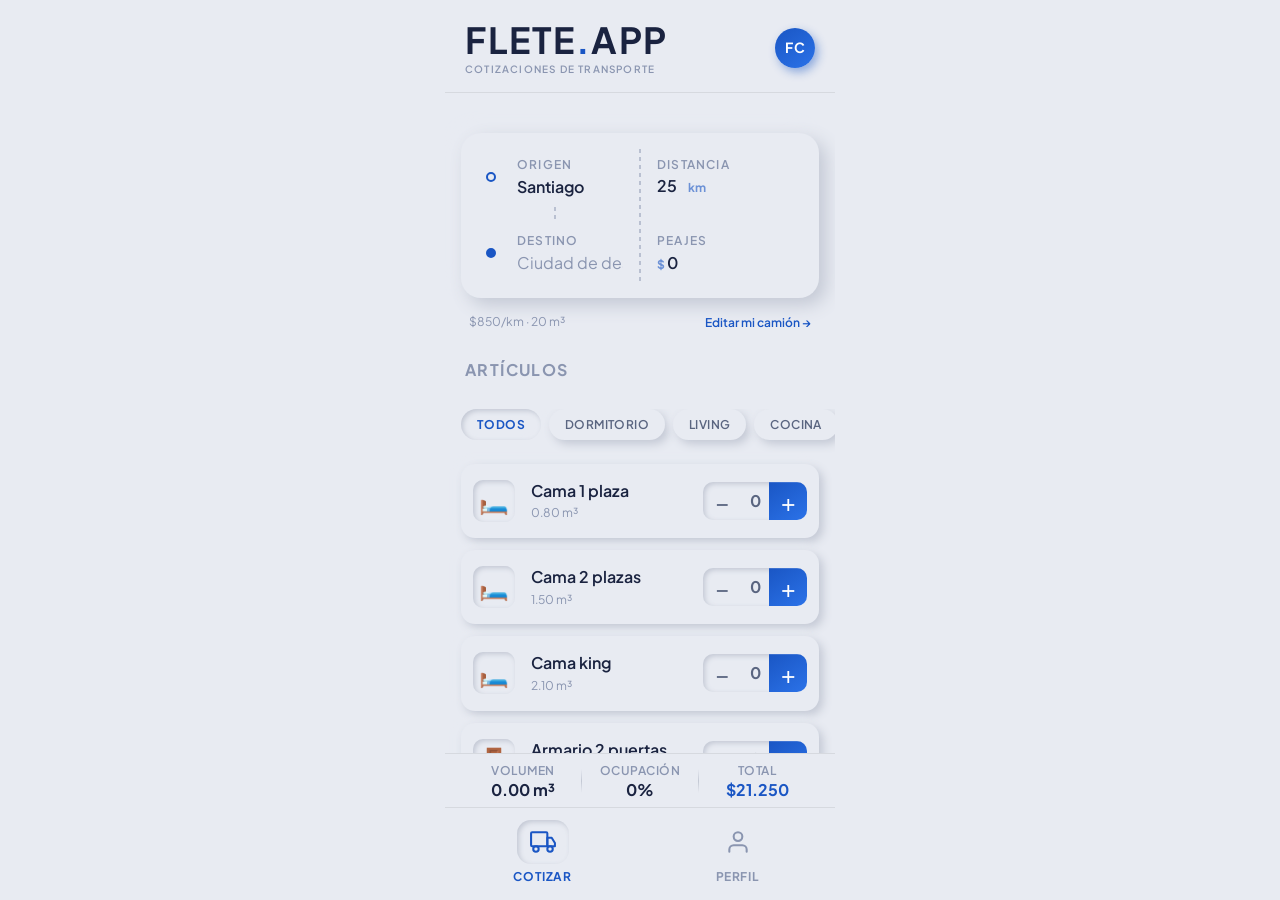
==== commit 4198a2ef: "fix(ui): elimina halo de sombra neumorfica, autosize cross-browser y avatar clickeable - --sl ahora " ====
--- a/index.html
+++ b/index.html
@@ -28,7 +28,7 @@
         <span class="logo">FLETE<span class="logo-dot">.</span>APP</span>
         <span class="tagline">Cotizaciones de transporte</span>
       </div>
-      <div class="avatar" id="avatar-btn" role="img" aria-label="Avatar del transportista">FC</div>
+      <div class="avatar" id="avatar-btn" role="button" tabindex="0" aria-label="Ir a Perfil">FC</div>
     </header>
 
     <!-- ── Vista: Cotizar ─────────────────────── -->
@@ -161,7 +161,7 @@
           <div class="od-stat">
             <label for="cfg-distancia">Distancia</label>
             <div class="od-stat-value">
-              <input id="cfg-distancia" type="number" value="25" inputmode="numeric" pattern="[0-9]*" size="4" maxlength="4"
+              <input id="cfg-distancia" type="number" value="25" inputmode="numeric" pattern="[0-9]*" maxlength="4"
                      aria-label="Distancia en kilómetros" />
               <span class="config-sym" aria-hidden="true">km</span>
             </div>
@@ -171,7 +171,7 @@
             <label for="input-peajes">Peajes</label>
             <div class="od-stat-value">
               <span class="config-sym" aria-hidden="true">$</span>
-              <input id="input-peajes" type="text" value="0" inputmode="numeric" pattern="[0-9.]*" size="4" maxlength="9"
+              <input id="input-peajes" type="text" value="0" inputmode="numeric" pattern="[0-9.]*" maxlength="9"
                      aria-label="Costo total de peajes" />
             </div>
           </div>
@@ -316,7 +316,7 @@
           <div class="config-value-wrap">
             <span class="config-sym" aria-hidden="true">$</span>
             <input id="prof-tarifa" type="text" value="850"
-                   inputmode="numeric" pattern="[0-9.]*" size="3" maxlength="7"
+                   inputmode="numeric" pattern="[0-9.]*" maxlength="7"
                    aria-label="Tarifa base por kilómetro" />
           </div>
         </div>
@@ -333,7 +333,7 @@
           <label for="prof-capacidad">Capacidad</label>
           <div class="config-value-wrap">
             <input id="prof-capacidad" type="number" value="20"
-                   inputmode="numeric" pattern="[0-9]*" size="2" maxlength="3"
+                   inputmode="numeric" pattern="[0-9]*" maxlength="3"
                    aria-label="Capacidad del camión en metros cúbicos" />
             <span class="config-sym" aria-hidden="true">m³</span>
           </div>
@@ -350,7 +350,7 @@
           </div>
           <label for="prof-bencina">$/L bencina</label>
           <input id="prof-bencina" type="text" value="0"
-                 inputmode="numeric" pattern="[0-9.]*" size="1" maxlength="5"
+                 inputmode="numeric" pattern="[0-9.]*" maxlength="5"
                  aria-label="Precio por litro de bencina" />
         </div>
         <div class="config-divider" aria-hidden="true"></div>
@@ -364,7 +364,7 @@
           </div>
           <label for="prof-rendimiento">km / litro</label>
           <input id="prof-rendimiento" type="number" value="0"
-                 inputmode="numeric" pattern="[0-9]*" size="1" maxlength="2"
+                 inputmode="numeric" pattern="[0-9]*" maxlength="2"
                  aria-label="Rendimiento en kilómetros por litro" />
         </div>
       </div>
--- a/css/styles.css
+++ b/css/styles.css
@@ -5,7 +5,7 @@
   /* Superficie */
   --bg: #E8EBF2;
   --sd: #C3C8D4;
-  --sl: #FFFFFF;
+  --sl: var(--bg);
 
   /* Acento */
   --accent:      #1A56C4;
@@ -506,7 +506,7 @@
 
 /* ─── PERFIL HEADER (volver) ─────────────────────────────────────────────────── */
 .perfil-header {
-  padding: 0 var(--sp-5);
+  padding: 0 var(--sp-5) var(--sp-6);
   margin-top: 4px;
 }
 
@@ -1064,7 +1064,7 @@
   :root {
     --bg: #1C1917;
     --sd: #0F0E0C;
-    --sl: #2E2A26;
+    --sl: var(--bg);
 
     --accent:      #5B95E8;
     --accent2:     #6AA5F0;
